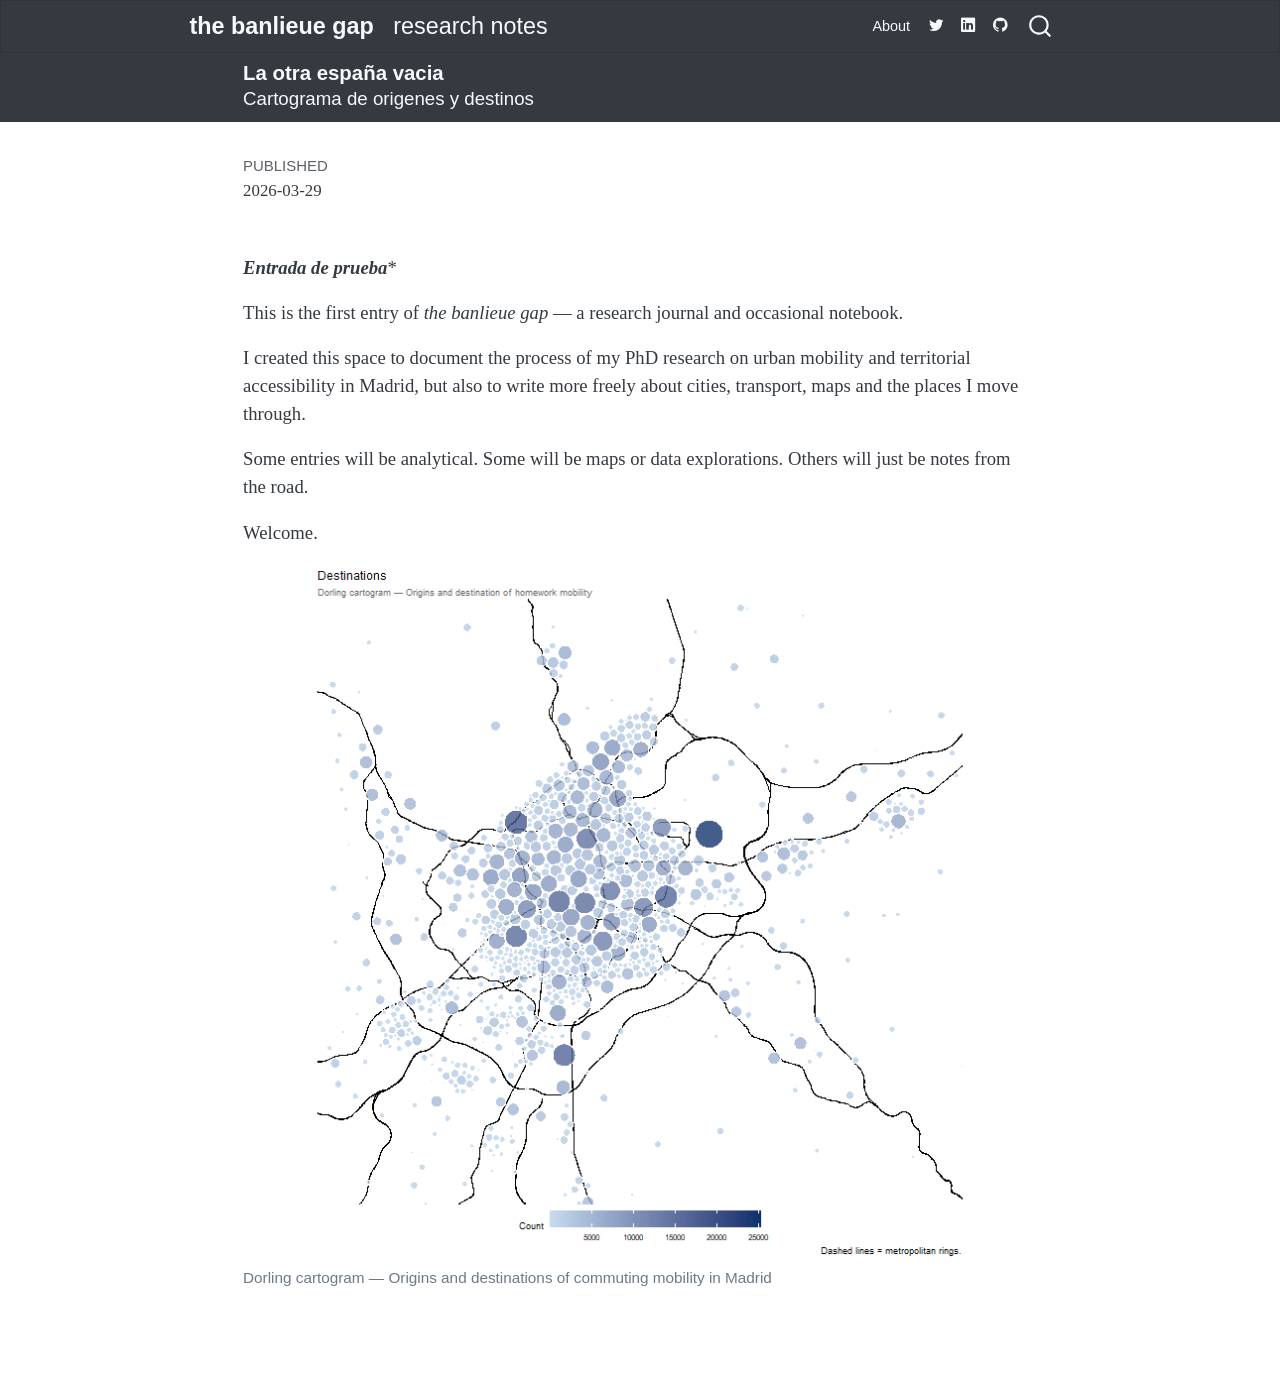
==== posts/20260329-cartogram/index.html @ 6cda9f6f "Built site for gh-pages" ====
<!DOCTYPE html>
<html xmlns="http://www.w3.org/1999/xhtml" lang="en" xml:lang="en"><head>

<meta charset="utf-8">
<meta name="generator" content="quarto-1.8.25">

<meta name="viewport" content="width=device-width, initial-scale=1.0, user-scalable=yes">

<meta name="dcterms.date" content="2026-03-29">
<meta name="description" content="Cartograma de origenes y destinos">

<title>La otra españa vacia – **the banlieue gap** &nbsp; research notes</title>
<style>
code{white-space: pre-wrap;}
span.smallcaps{font-variant: small-caps;}
div.columns{display: flex; gap: min(4vw, 1.5em);}
div.column{flex: auto; overflow-x: auto;}
div.hanging-indent{margin-left: 1.5em; text-indent: -1.5em;}
ul.task-list{list-style: none;}
ul.task-list li input[type="checkbox"] {
  width: 0.8em;
  margin: 0 0.8em 0.2em -1em; /* quarto-specific, see https://github.com/quarto-dev/quarto-cli/issues/4556 */ 
  vertical-align: middle;
}
</style>


<script src="../../site_libs/quarto-nav/quarto-nav.js"></script>
<script src="../../site_libs/quarto-nav/headroom.min.js"></script>
<script src="../../site_libs/clipboard/clipboard.min.js"></script>
<script src="../../site_libs/quarto-search/autocomplete.umd.js"></script>
<script src="../../site_libs/quarto-search/fuse.min.js"></script>
<script src="../../site_libs/quarto-search/quarto-search.js"></script>
<meta name="quarto:offset" content="../../">
<script src="../../site_libs/quarto-html/quarto.js" type="module"></script>
<script src="../../site_libs/quarto-html/tabsets/tabsets.js" type="module"></script>
<script src="../../site_libs/quarto-html/axe/axe-check.js" type="module"></script>
<script src="../../site_libs/quarto-html/popper.min.js"></script>
<script src="../../site_libs/quarto-html/tippy.umd.min.js"></script>
<script src="../../site_libs/quarto-html/anchor.min.js"></script>
<link href="../../site_libs/quarto-html/tippy.css" rel="stylesheet">
<link href="../../site_libs/quarto-html/quarto-syntax-highlighting-7b89279ff1a6dce999919e0e67d4d9ec.css" rel="stylesheet" id="quarto-text-highlighting-styles">
<script src="../../site_libs/bootstrap/bootstrap.min.js"></script>
<link href="../../site_libs/bootstrap/bootstrap-icons.css" rel="stylesheet">
<link href="../../site_libs/bootstrap/bootstrap-b411b98909faf7ecb5652a39cb39704d.min.css" rel="stylesheet" append-hash="true" id="quarto-bootstrap" data-mode="light">
<script id="quarto-search-options" type="application/json">{
  "location": "navbar",
  "copy-button": false,
  "collapse-after": 3,
  "panel-placement": "end",
  "type": "overlay",
  "limit": 50,
  "keyboard-shortcut": [
    "f",
    "/",
    "s"
  ],
  "show-item-context": false,
  "language": {
    "search-no-results-text": "No results",
    "search-matching-documents-text": "matching documents",
    "search-copy-link-title": "Copy link to search",
    "search-hide-matches-text": "Hide additional matches",
    "search-more-match-text": "more match in this document",
    "search-more-matches-text": "more matches in this document",
    "search-clear-button-title": "Clear",
    "search-text-placeholder": "",
    "search-detached-cancel-button-title": "Cancel",
    "search-submit-button-title": "Submit",
    "search-label": "Search"
  }
}</script>


<link rel="stylesheet" href="../../styles.css">
</head>

<body class="nav-fixed fullcontent quarto-light">

<div id="quarto-search-results"></div>
  <header id="quarto-header" class="headroom fixed-top quarto-banner">
    <nav class="navbar navbar-expand-lg " data-bs-theme="dark">
      <div class="navbar-container container-fluid">
      <div class="navbar-brand-container mx-auto">
    <a href="../../index.html" class="navbar-brand navbar-brand-logo">
    </a>
    <a class="navbar-brand" href="../../index.html">
    <span class="navbar-title"><strong>the banlieue gap</strong> &nbsp; research notes</span>
    </a>
  </div>
            <div id="quarto-search" class="" title="Search"></div>
          <button class="navbar-toggler" type="button" data-bs-toggle="collapse" data-bs-target="#navbarCollapse" aria-controls="navbarCollapse" role="menu" aria-expanded="false" aria-label="Toggle navigation" onclick="if (window.quartoToggleHeadroom) { window.quartoToggleHeadroom(); }">
  <span class="navbar-toggler-icon"></span>
</button>
          <div class="collapse navbar-collapse" id="navbarCollapse">
            <ul class="navbar-nav navbar-nav-scroll ms-auto">
  <li class="nav-item">
    <a class="nav-link" href="../../about.html"> 
<span class="menu-text">About</span></a>
  </li>  
  <li class="nav-item compact">
    <a class="nav-link" href="https://twitter.com/c_maralb"> <i class="bi bi-twitter" role="img">
</i> 
<span class="menu-text"></span></a>
  </li>  
  <li class="nav-item compact">
    <a class="nav-link" href="https://es.linkedin.com/in/carlos-marigil-alba-urbanism"> <i class="bi bi-linkedin" role="img">
</i> 
<span class="menu-text"></span></a>
  </li>  
  <li class="nav-item compact">
    <a class="nav-link" href="https://github.com/cmarigil"> <i class="bi bi-github" role="img">
</i> 
<span class="menu-text"></span></a>
  </li>  
</ul>
          </div> <!-- /navcollapse -->
            <div class="quarto-navbar-tools">
</div>
      </div> <!-- /container-fluid -->
    </nav>
</header>
<!-- content -->
<header id="title-block-header" class="quarto-title-block default page-columns page-full">
  <div class="quarto-title-banner page-columns page-full">
    <div class="quarto-title column-body">
      <h1 class="title">La otra españa vacia</h1>
                  <div>
        <div class="description">
          Cartograma de origenes y destinos
        </div>
      </div>
                </div>
  </div>
    
  
  <div class="quarto-title-meta">

      
      <div>
      <div class="quarto-title-meta-heading">Published</div>
      <div class="quarto-title-meta-contents">
        <p class="date">2026-03-29</p>
      </div>
    </div>
    
      
    </div>
    
  
  </header><div id="quarto-content" class="quarto-container page-columns page-rows-contents page-layout-article page-navbar">
<!-- sidebar -->
<!-- margin-sidebar -->
    
<!-- main -->
<main class="content quarto-banner-title-block" id="quarto-document-content">





<p><strong><em>Entrada de prueba</em></strong>*</p>
<p>This is the first entry of <em>the banlieue gap</em> — a research journal and occasional notebook.</p>
<p>I created this space to document the process of my PhD research on urban mobility and territorial accessibility in Madrid, but also to write more freely about cities, transport, maps and the places I move through.</p>
<p>Some entries will be analytical. Some will be maps or data explorations. Others will just be notes from the road.</p>
<p>Welcome.</p>
<div class="quarto-figure quarto-figure-center">
<figure class="figure">
<p><img src="dorling_animated.gif" class="img-fluid figure-img" style="width:100.0%"></p>
<figcaption>Dorling cartogram — Origins and destinations of commuting mobility in Madrid</figcaption>
</figure>
</div>



</main> <!-- /main -->
<script id="quarto-html-after-body" type="application/javascript">
  window.document.addEventListener("DOMContentLoaded", function (event) {
    const icon = "";
    const anchorJS = new window.AnchorJS();
    anchorJS.options = {
      placement: 'right',
      icon: icon
    };
    anchorJS.add('.anchored');
    const isCodeAnnotation = (el) => {
      for (const clz of el.classList) {
        if (clz.startsWith('code-annotation-')) {                     
          return true;
        }
      }
      return false;
    }
    const onCopySuccess = function(e) {
      // button target
      const button = e.trigger;
      // don't keep focus
      button.blur();
      // flash "checked"
      button.classList.add('code-copy-button-checked');
      var currentTitle = button.getAttribute("title");
      button.setAttribute("title", "Copied!");
      let tooltip;
      if (window.bootstrap) {
        button.setAttribute("data-bs-toggle", "tooltip");
        button.setAttribute("data-bs-placement", "left");
        button.setAttribute("data-bs-title", "Copied!");
        tooltip = new bootstrap.Tooltip(button, 
          { trigger: "manual", 
            customClass: "code-copy-button-tooltip",
            offset: [0, -8]});
        tooltip.show();    
      }
      setTimeout(function() {
        if (tooltip) {
          tooltip.hide();
          button.removeAttribute("data-bs-title");
          button.removeAttribute("data-bs-toggle");
          button.removeAttribute("data-bs-placement");
        }
        button.setAttribute("title", currentTitle);
        button.classList.remove('code-copy-button-checked');
      }, 1000);
      // clear code selection
      e.clearSelection();
    }
    const getTextToCopy = function(trigger) {
      const outerScaffold = trigger.parentElement.cloneNode(true);
      const codeEl = outerScaffold.querySelector('code');
      for (const childEl of codeEl.children) {
        if (isCodeAnnotation(childEl)) {
          childEl.remove();
        }
      }
      return codeEl.innerText;
    }
    const clipboard = new window.ClipboardJS('.code-copy-button:not([data-in-quarto-modal])', {
      text: getTextToCopy
    });
    clipboard.on('success', onCopySuccess);
    if (window.document.getElementById('quarto-embedded-source-code-modal')) {
      const clipboardModal = new window.ClipboardJS('.code-copy-button[data-in-quarto-modal]', {
        text: getTextToCopy,
        container: window.document.getElementById('quarto-embedded-source-code-modal')
      });
      clipboardModal.on('success', onCopySuccess);
    }
      var localhostRegex = new RegExp(/^(?:http|https):\/\/localhost\:?[0-9]*\//);
      var mailtoRegex = new RegExp(/^mailto:/);
        var filterRegex = new RegExp("https:\/\/cmarigil\.github\.io");
      var isInternal = (href) => {
          return filterRegex.test(href) || localhostRegex.test(href) || mailtoRegex.test(href);
      }
      // Inspect non-navigation links and adorn them if external
     var links = window.document.querySelectorAll('a[href]:not(.nav-link):not(.navbar-brand):not(.toc-action):not(.sidebar-link):not(.sidebar-item-toggle):not(.pagination-link):not(.no-external):not([aria-hidden]):not(.dropdown-item):not(.quarto-navigation-tool):not(.about-link)');
      for (var i=0; i<links.length; i++) {
        const link = links[i];
        if (!isInternal(link.href)) {
          // undo the damage that might have been done by quarto-nav.js in the case of
          // links that we want to consider external
          if (link.dataset.originalHref !== undefined) {
            link.href = link.dataset.originalHref;
          }
        }
      }
    function tippyHover(el, contentFn, onTriggerFn, onUntriggerFn) {
      const config = {
        allowHTML: true,
        maxWidth: 500,
        delay: 100,
        arrow: false,
        appendTo: function(el) {
            return el.parentElement;
        },
        interactive: true,
        interactiveBorder: 10,
        theme: 'quarto',
        placement: 'bottom-start',
      };
      if (contentFn) {
        config.content = contentFn;
      }
      if (onTriggerFn) {
        config.onTrigger = onTriggerFn;
      }
      if (onUntriggerFn) {
        config.onUntrigger = onUntriggerFn;
      }
      window.tippy(el, config); 
    }
    const noterefs = window.document.querySelectorAll('a[role="doc-noteref"]');
    for (var i=0; i<noterefs.length; i++) {
      const ref = noterefs[i];
      tippyHover(ref, function() {
        // use id or data attribute instead here
        let href = ref.getAttribute('data-footnote-href') || ref.getAttribute('href');
        try { href = new URL(href).hash; } catch {}
        const id = href.replace(/^#\/?/, "");
        const note = window.document.getElementById(id);
        if (note) {
          return note.innerHTML;
        } else {
          return "";
        }
      });
    }
    const xrefs = window.document.querySelectorAll('a.quarto-xref');
    const processXRef = (id, note) => {
      // Strip column container classes
      const stripColumnClz = (el) => {
        el.classList.remove("page-full", "page-columns");
        if (el.children) {
          for (const child of el.children) {
            stripColumnClz(child);
          }
        }
      }
      stripColumnClz(note)
      if (id === null || id.startsWith('sec-')) {
        // Special case sections, only their first couple elements
        const container = document.createElement("div");
        if (note.children && note.children.length > 2) {
          container.appendChild(note.children[0].cloneNode(true));
          for (let i = 1; i < note.children.length; i++) {
            const child = note.children[i];
            if (child.tagName === "P" && child.innerText === "") {
              continue;
            } else {
              container.appendChild(child.cloneNode(true));
              break;
            }
          }
          if (window.Quarto?.typesetMath) {
            window.Quarto.typesetMath(container);
          }
          return container.innerHTML
        } else {
          if (window.Quarto?.typesetMath) {
            window.Quarto.typesetMath(note);
          }
          return note.innerHTML;
        }
      } else {
        // Remove any anchor links if they are present
        const anchorLink = note.querySelector('a.anchorjs-link');
        if (anchorLink) {
          anchorLink.remove();
        }
        if (window.Quarto?.typesetMath) {
          window.Quarto.typesetMath(note);
        }
        if (note.classList.contains("callout")) {
          return note.outerHTML;
        } else {
          return note.innerHTML;
        }
      }
    }
    for (var i=0; i<xrefs.length; i++) {
      const xref = xrefs[i];
      tippyHover(xref, undefined, function(instance) {
        instance.disable();
        let url = xref.getAttribute('href');
        let hash = undefined; 
        if (url.startsWith('#')) {
          hash = url;
        } else {
          try { hash = new URL(url).hash; } catch {}
        }
        if (hash) {
          const id = hash.replace(/^#\/?/, "");
          const note = window.document.getElementById(id);
          if (note !== null) {
            try {
              const html = processXRef(id, note.cloneNode(true));
              instance.setContent(html);
            } finally {
              instance.enable();
              instance.show();
            }
          } else {
            // See if we can fetch this
            fetch(url.split('#')[0])
            .then(res => res.text())
            .then(html => {
              const parser = new DOMParser();
              const htmlDoc = parser.parseFromString(html, "text/html");
              const note = htmlDoc.getElementById(id);
              if (note !== null) {
                const html = processXRef(id, note);
                instance.setContent(html);
              } 
            }).finally(() => {
              instance.enable();
              instance.show();
            });
          }
        } else {
          // See if we can fetch a full url (with no hash to target)
          // This is a special case and we should probably do some content thinning / targeting
          fetch(url)
          .then(res => res.text())
          .then(html => {
            const parser = new DOMParser();
            const htmlDoc = parser.parseFromString(html, "text/html");
            const note = htmlDoc.querySelector('main.content');
            if (note !== null) {
              // This should only happen for chapter cross references
              // (since there is no id in the URL)
              // remove the first header
              if (note.children.length > 0 && note.children[0].tagName === "HEADER") {
                note.children[0].remove();
              }
              const html = processXRef(null, note);
              instance.setContent(html);
            } 
          }).finally(() => {
            instance.enable();
            instance.show();
          });
        }
      }, function(instance) {
      });
    }
        let selectedAnnoteEl;
        const selectorForAnnotation = ( cell, annotation) => {
          let cellAttr = 'data-code-cell="' + cell + '"';
          let lineAttr = 'data-code-annotation="' +  annotation + '"';
          const selector = 'span[' + cellAttr + '][' + lineAttr + ']';
          return selector;
        }
        const selectCodeLines = (annoteEl) => {
          const doc = window.document;
          const targetCell = annoteEl.getAttribute("data-target-cell");
          const targetAnnotation = annoteEl.getAttribute("data-target-annotation");
          const annoteSpan = window.document.querySelector(selectorForAnnotation(targetCell, targetAnnotation));
          const lines = annoteSpan.getAttribute("data-code-lines").split(",");
          const lineIds = lines.map((line) => {
            return targetCell + "-" + line;
          })
          let top = null;
          let height = null;
          let parent = null;
          if (lineIds.length > 0) {
              //compute the position of the single el (top and bottom and make a div)
              const el = window.document.getElementById(lineIds[0]);
              top = el.offsetTop;
              height = el.offsetHeight;
              parent = el.parentElement.parentElement;
            if (lineIds.length > 1) {
              const lastEl = window.document.getElementById(lineIds[lineIds.length - 1]);
              const bottom = lastEl.offsetTop + lastEl.offsetHeight;
              height = bottom - top;
            }
            if (top !== null && height !== null && parent !== null) {
              // cook up a div (if necessary) and position it 
              let div = window.document.getElementById("code-annotation-line-highlight");
              if (div === null) {
                div = window.document.createElement("div");
                div.setAttribute("id", "code-annotation-line-highlight");
                div.style.position = 'absolute';
                parent.appendChild(div);
              }
              div.style.top = top - 2 + "px";
              div.style.height = height + 4 + "px";
              div.style.left = 0;
              let gutterDiv = window.document.getElementById("code-annotation-line-highlight-gutter");
              if (gutterDiv === null) {
                gutterDiv = window.document.createElement("div");
                gutterDiv.setAttribute("id", "code-annotation-line-highlight-gutter");
                gutterDiv.style.position = 'absolute';
                const codeCell = window.document.getElementById(targetCell);
                const gutter = codeCell.querySelector('.code-annotation-gutter');
                gutter.appendChild(gutterDiv);
              }
              gutterDiv.style.top = top - 2 + "px";
              gutterDiv.style.height = height + 4 + "px";
            }
            selectedAnnoteEl = annoteEl;
          }
        };
        const unselectCodeLines = () => {
          const elementsIds = ["code-annotation-line-highlight", "code-annotation-line-highlight-gutter"];
          elementsIds.forEach((elId) => {
            const div = window.document.getElementById(elId);
            if (div) {
              div.remove();
            }
          });
          selectedAnnoteEl = undefined;
        };
          // Handle positioning of the toggle
      window.addEventListener(
        "resize",
        throttle(() => {
          elRect = undefined;
          if (selectedAnnoteEl) {
            selectCodeLines(selectedAnnoteEl);
          }
        }, 10)
      );
      function throttle(fn, ms) {
      let throttle = false;
      let timer;
        return (...args) => {
          if(!throttle) { // first call gets through
              fn.apply(this, args);
              throttle = true;
          } else { // all the others get throttled
              if(timer) clearTimeout(timer); // cancel #2
              timer = setTimeout(() => {
                fn.apply(this, args);
                timer = throttle = false;
              }, ms);
          }
        };
      }
        // Attach click handler to the DT
        const annoteDls = window.document.querySelectorAll('dt[data-target-cell]');
        for (const annoteDlNode of annoteDls) {
          annoteDlNode.addEventListener('click', (event) => {
            const clickedEl = event.target;
            if (clickedEl !== selectedAnnoteEl) {
              unselectCodeLines();
              const activeEl = window.document.querySelector('dt[data-target-cell].code-annotation-active');
              if (activeEl) {
                activeEl.classList.remove('code-annotation-active');
              }
              selectCodeLines(clickedEl);
              clickedEl.classList.add('code-annotation-active');
            } else {
              // Unselect the line
              unselectCodeLines();
              clickedEl.classList.remove('code-annotation-active');
            }
          });
        }
    const findCites = (el) => {
      const parentEl = el.parentElement;
      if (parentEl) {
        const cites = parentEl.dataset.cites;
        if (cites) {
          return {
            el,
            cites: cites.split(' ')
          };
        } else {
          return findCites(el.parentElement)
        }
      } else {
        return undefined;
      }
    };
    var bibliorefs = window.document.querySelectorAll('a[role="doc-biblioref"]');
    for (var i=0; i<bibliorefs.length; i++) {
      const ref = bibliorefs[i];
      const citeInfo = findCites(ref);
      if (citeInfo) {
        tippyHover(citeInfo.el, function() {
          var popup = window.document.createElement('div');
          citeInfo.cites.forEach(function(cite) {
            var citeDiv = window.document.createElement('div');
            citeDiv.classList.add('hanging-indent');
            citeDiv.classList.add('csl-entry');
            var biblioDiv = window.document.getElementById('ref-' + cite);
            if (biblioDiv) {
              citeDiv.innerHTML = biblioDiv.innerHTML;
            }
            popup.appendChild(citeDiv);
          });
          return popup.innerHTML;
        });
      }
    }
  });
  </script>
</div> <!-- /content -->




</body></html>
---- site_libs/quarto-html/tippy.css ----
.tippy-box[data-animation=fade][data-state=hidden]{opacity:0}[data-tippy-root]{max-width:calc(100vw - 10px)}.tippy-box{position:relative;background-color:#333;color:#fff;border-radius:4px;font-size:14px;line-height:1.4;white-space:normal;outline:0;transition-property:transform,visibility,opacity}.tippy-box[data-placement^=top]>.tippy-arrow{bottom:0}.tippy-box[data-placement^=top]>.tippy-arrow:before{bottom:-7px;left:0;border-width:8px 8px 0;border-top-color:initial;transform-origin:center top}.tippy-box[data-placement^=bottom]>.tippy-arrow{top:0}.tippy-box[data-placement^=bottom]>.tippy-arrow:before{top:-7px;left:0;border-width:0 8px 8px;border-bottom-color:initial;transform-origin:center bottom}.tippy-box[data-placement^=left]>.tippy-arrow{right:0}.tippy-box[data-placement^=left]>.tippy-arrow:before{border-width:8px 0 8px 8px;border-left-color:initial;right:-7px;transform-origin:center left}.tippy-box[data-placement^=right]>.tippy-arrow{left:0}.tippy-box[data-placement^=right]>.tippy-arrow:before{left:-7px;border-width:8px 8px 8px 0;border-right-color:initial;transform-origin:center right}.tippy-box[data-inertia][data-state=visible]{transition-timing-function:cubic-bezier(.54,1.5,.38,1.11)}.tippy-arrow{width:16px;height:16px;color:#333}.tippy-arrow:before{content:"";position:absolute;border-color:transparent;border-style:solid}.tippy-content{position:relative;padding:5px 9px;z-index:1}
---- site_libs/quarto-html/quarto-syntax-highlighting-7b89279ff1a6dce999919e0e67d4d9ec.css ----
/* quarto syntax highlight colors */
:root {
  --quarto-hl-ot-color: #003B4F;
  --quarto-hl-at-color: #657422;
  --quarto-hl-ss-color: #20794D;
  --quarto-hl-an-color: #5E5E5E;
  --quarto-hl-fu-color: #4758AB;
  --quarto-hl-st-color: #20794D;
  --quarto-hl-cf-color: #003B4F;
  --quarto-hl-op-color: #5E5E5E;
  --quarto-hl-er-color: #AD0000;
  --quarto-hl-bn-color: #AD0000;
  --quarto-hl-al-color: #AD0000;
  --quarto-hl-va-color: #111111;
  --quarto-hl-bu-color: inherit;
  --quarto-hl-ex-color: inherit;
  --quarto-hl-pp-color: #AD0000;
  --quarto-hl-in-color: #5E5E5E;
  --quarto-hl-vs-color: #20794D;
  --quarto-hl-wa-color: #5E5E5E;
  --quarto-hl-do-color: #5E5E5E;
  --quarto-hl-im-color: #00769E;
  --quarto-hl-ch-color: #20794D;
  --quarto-hl-dt-color: #AD0000;
  --quarto-hl-fl-color: #AD0000;
  --quarto-hl-co-color: #5E5E5E;
  --quarto-hl-cv-color: #5E5E5E;
  --quarto-hl-cn-color: #8f5902;
  --quarto-hl-sc-color: #5E5E5E;
  --quarto-hl-dv-color: #AD0000;
  --quarto-hl-kw-color: #003B4F;
}

/* other quarto variables */
:root {
  --quarto-font-monospace: SFMono-Regular, Menlo, Monaco, Consolas, "Liberation Mono", "Courier New", monospace;
}

/* syntax highlight based on Pandoc's rules */
pre > code.sourceCode > span {
  color: #003B4F;
}

code.sourceCode > span {
  color: #003B4F;
}

div.sourceCode,
div.sourceCode pre.sourceCode {
  color: #003B4F;
}

/* Normal */
code span {
  color: #003B4F;
}

/* Alert */
code span.al {
  color: #AD0000;
  font-style: inherit;
}

/* Annotation */
code span.an {
  color: #5E5E5E;
  font-style: inherit;
}

/* Attribute */
code span.at {
  color: #657422;
  font-style: inherit;
}

/* BaseN */
code span.bn {
  color: #AD0000;
  font-style: inherit;
}

/* BuiltIn */
code span.bu {
  font-style: inherit;
}

/* ControlFlow */
code span.cf {
  color: #003B4F;
  font-weight: bold;
  font-style: inherit;
}

/* Char */
code span.ch {
  color: #20794D;
  font-style: inherit;
}

/* Constant */
code span.cn {
  color: #8f5902;
  font-style: inherit;
}

/* Comment */
code span.co {
  color: #5E5E5E;
  font-style: inherit;
}

/* CommentVar */
code span.cv {
  color: #5E5E5E;
  font-style: italic;
}

/* Documentation */
code span.do {
  color: #5E5E5E;
  font-style: italic;
}

/* DataType */
code span.dt {
  color: #AD0000;
  font-style: inherit;
}

/* DecVal */
code span.dv {
  color: #AD0000;
  font-style: inherit;
}

/* Error */
code span.er {
  color: #AD0000;
  font-style: inherit;
}

/* Extension */
code span.ex {
  font-style: inherit;
}

/* Float */
code span.fl {
  color: #AD0000;
  font-style: inherit;
}

/* Function */
code span.fu {
  color: #4758AB;
  font-style: inherit;
}

/* Import */
code span.im {
  color: #00769E;
  font-style: inherit;
}

/* Information */
code span.in {
  color: #5E5E5E;
  font-style: inherit;
}

/* Keyword */
code span.kw {
  color: #003B4F;
  font-weight: bold;
  font-style: inherit;
}

/* Operator */
code span.op {
  color: #5E5E5E;
  font-style: inherit;
}

/* Other */
code span.ot {
  color: #003B4F;
  font-style: inherit;
}

/* Preprocessor */
code span.pp {
  color: #AD0000;
  font-style: inherit;
}

/* SpecialChar */
code span.sc {
  color: #5E5E5E;
  font-style: inherit;
}

/* SpecialString */
code span.ss {
  color: #20794D;
  font-style: inherit;
}

/* String */
code span.st {
  color: #20794D;
  font-style: inherit;
}

/* Variable */
code span.va {
  color: #111111;
  font-style: inherit;
}

/* VerbatimString */
code span.vs {
  color: #20794D;
  font-style: inherit;
}

/* Warning */
code span.wa {
  color: #5E5E5E;
  font-style: italic;
}

.prevent-inlining {
  content: "</";
}

/*# sourceMappingURL=3944bc705cfaf4c80e56f77c5205168a.css.map */
---- styles.css ----
/* css styles */

.navbar {
  padding-top: 2px;
  padding-bottom: 2px;
  font-size: 0.85rem;
  min-height: 36px;
}

.navbar-brand {
  padding-left: 0;
  margin-left: 0;
}

.navbar > .container-fluid {
  padding-left: 10rem;
  padding-right: 12rem;
}

.about-contents p,
.about-contents li {
  font-size: 0.9rem !important;
  font-weight: normal !important;
  line-height: 1.6;
}

.about-entity {
  font-size: 0.9rem;
}

h1.title {
  font-size: 1.2rem;
  font-weight: 600;
}

#quarto-content .about-entity {
  padding-left: 0rem !important;
  margin-left: 0 !important;
}

#quarto-content .about-contents {
  padding-right: 0rem !important;
}

.navbar-nav .nav-link {
  font-size: 0.85rem !important;
  font-weight: normal !important;
}

.about-entity p {
  font-size: 1rem !important;
  color: #888 !important;
}

.quarto-post .thumbnail img {
  filter: grayscale(100%);
  opacity: 0.75;
  transition: filter 0.3s ease, opacity 0.3s ease;
}

.quarto-post .thumbnail img:hover {
  filter: grayscale(0%);
}

.navbar-nav .nav-link:hover {
  color: yellow !important;
}

.navbar-nav .nav-link.active {
  color: yellow !important;
}

.navbar-brand:hover {
  color: yellow !important;
}

.quarto-title-banner {
  padding-top: 0.5rem !important;
  padding-bottom: 0.5rem !important;
  min-height: 0 !important;
}
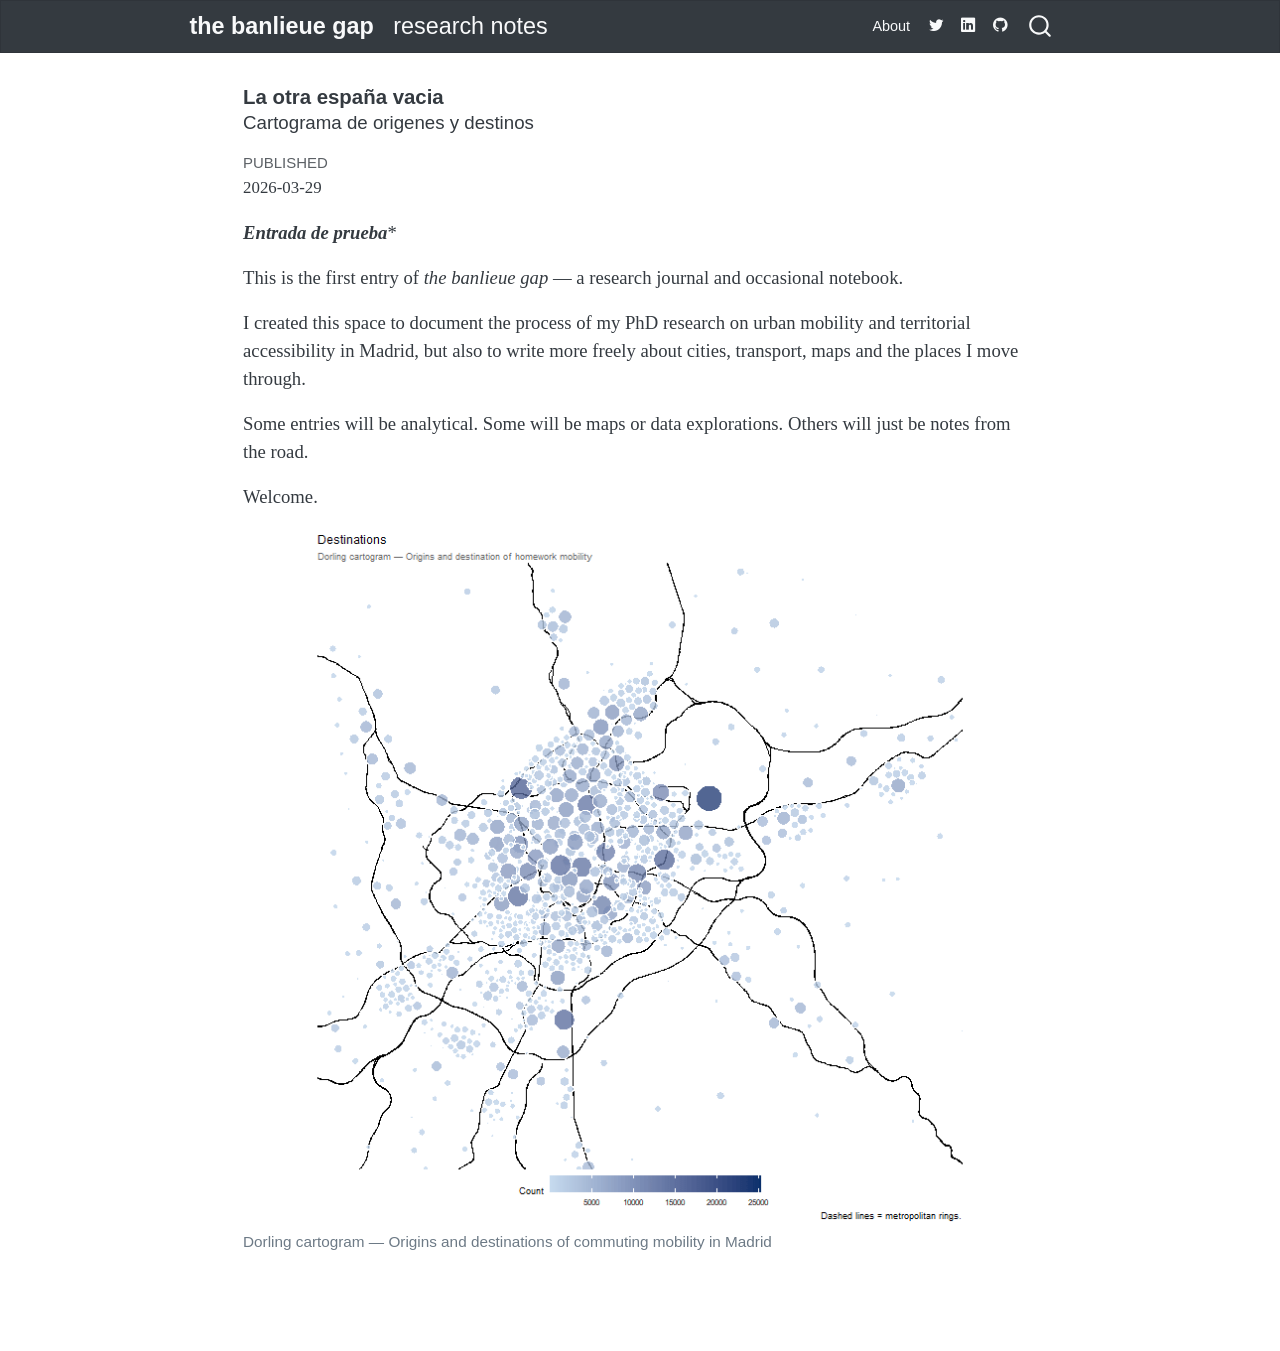
==== commit 5a988d42: "Built site for gh-pages" ====
--- a/posts/20260329-cartogram/index.html
+++ b/posts/20260329-cartogram/index.html
@@ -78,7 +78,7 @@
 <body class="nav-fixed fullcontent quarto-light">
 
 <div id="quarto-search-results"></div>
-  <header id="quarto-header" class="headroom fixed-top quarto-banner">
+  <header id="quarto-header" class="headroom fixed-top">
     <nav class="navbar navbar-expand-lg " data-bs-theme="dark">
       <div class="navbar-container container-fluid">
       <div class="navbar-brand-container mx-auto">
@@ -121,42 +121,41 @@
     </nav>
 </header>
 <!-- content -->
-<header id="title-block-header" class="quarto-title-block default page-columns page-full">
-  <div class="quarto-title-banner page-columns page-full">
-    <div class="quarto-title column-body">
-      <h1 class="title">La otra españa vacia</h1>
-                  <div>
-        <div class="description">
-          Cartograma de origenes y destinos
-        </div>
-      </div>
-                </div>
-  </div>
-    
-  
-  <div class="quarto-title-meta">
-
-      
-      <div>
-      <div class="quarto-title-meta-heading">Published</div>
-      <div class="quarto-title-meta-contents">
-        <p class="date">2026-03-29</p>
-      </div>
-    </div>
-    
-      
-    </div>
-    
-  
-  </header><div id="quarto-content" class="quarto-container page-columns page-rows-contents page-layout-article page-navbar">
+<div id="quarto-content" class="quarto-container page-columns page-rows-contents page-layout-article page-navbar">
 <!-- sidebar -->
 <!-- margin-sidebar -->
     
 <!-- main -->
-<main class="content quarto-banner-title-block" id="quarto-document-content">
-
-
-
+<main class="content" id="quarto-document-content">
+
+<header id="title-block-header" class="quarto-title-block default">
+<div class="quarto-title">
+<h1 class="title">La otra españa vacia</h1>
+</div>
+
+<div>
+  <div class="description">
+    Cartograma de origenes y destinos
+  </div>
+</div>
+
+
+<div class="quarto-title-meta">
+
+    
+    <div>
+    <div class="quarto-title-meta-heading">Published</div>
+    <div class="quarto-title-meta-contents">
+      <p class="date">2026-03-29</p>
+    </div>
+  </div>
+  
+    
+  </div>
+  
+
+
+</header>
 
 
 <p><strong><em>Entrada de prueba</em></strong>*</p>
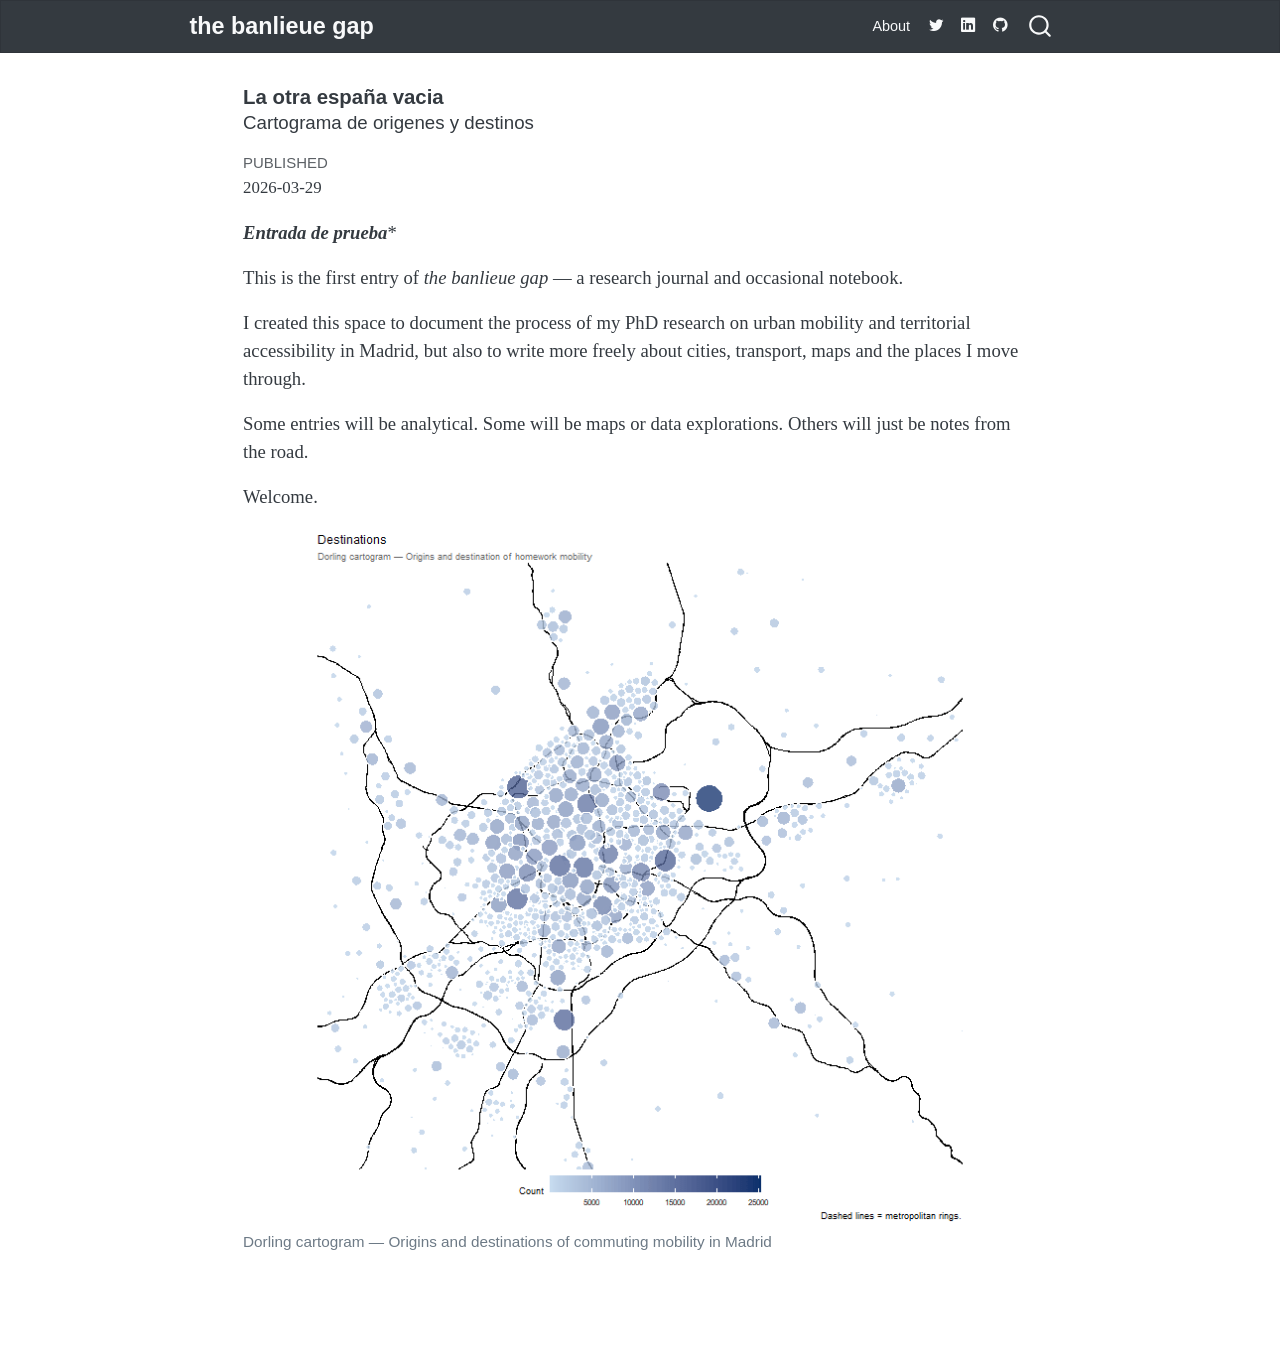
==== commit 842213e6: "Built site for gh-pages" ====
--- a/posts/20260329-cartogram/index.html
+++ b/posts/20260329-cartogram/index.html
@@ -9,7 +9,7 @@
 <meta name="dcterms.date" content="2026-03-29">
 <meta name="description" content="Cartograma de origenes y destinos">
 
-<title>La otra españa vacia – **the banlieue gap** &nbsp; research notes</title>
+<title>La otra españa vacia – the banlieue gap</title>
 <style>
 code{white-space: pre-wrap;}
 span.smallcaps{font-variant: small-caps;}
@@ -85,7 +85,7 @@
     <a href="../../index.html" class="navbar-brand navbar-brand-logo">
     </a>
     <a class="navbar-brand" href="../../index.html">
-    <span class="navbar-title"><strong>the banlieue gap</strong> &nbsp; research notes</span>
+    <span class="navbar-title"><strong>the banlieue gap</strong></span>
     </a>
   </div>
             <div id="quarto-search" class="" title="Search"></div>
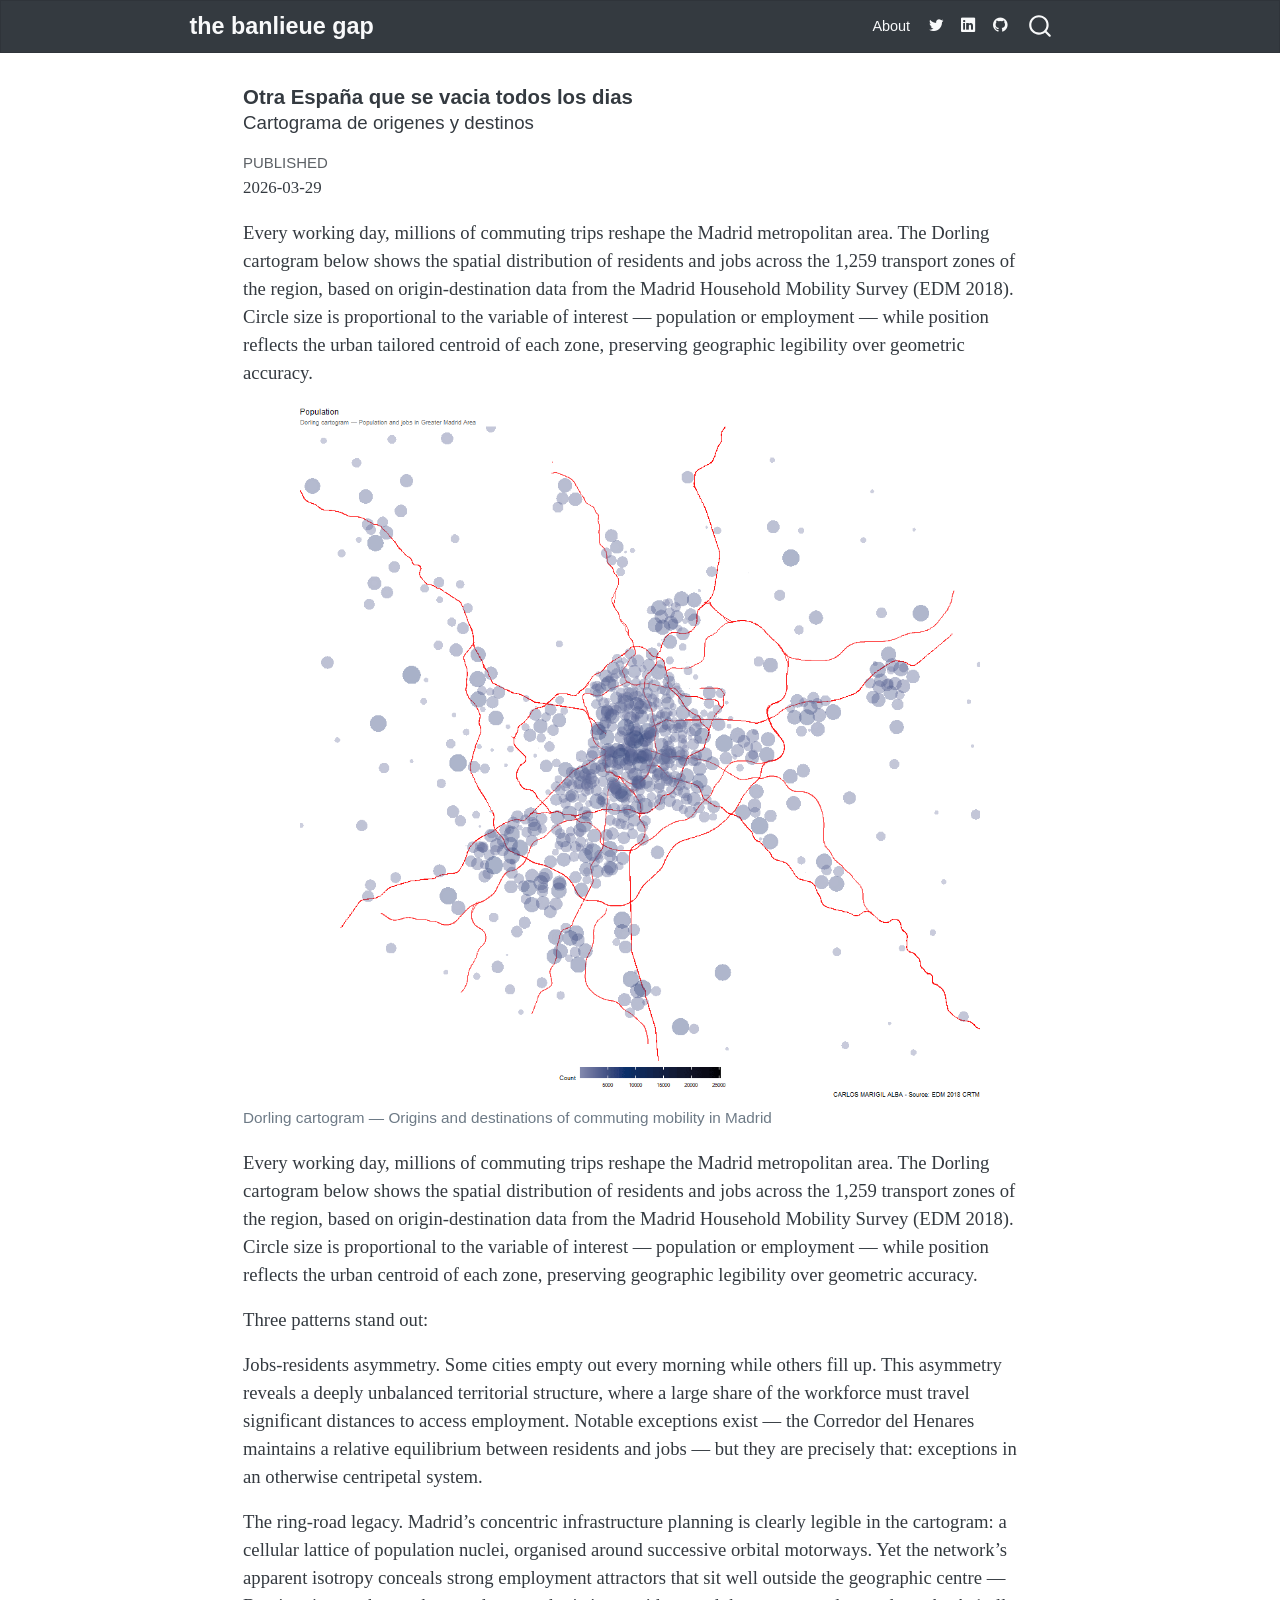
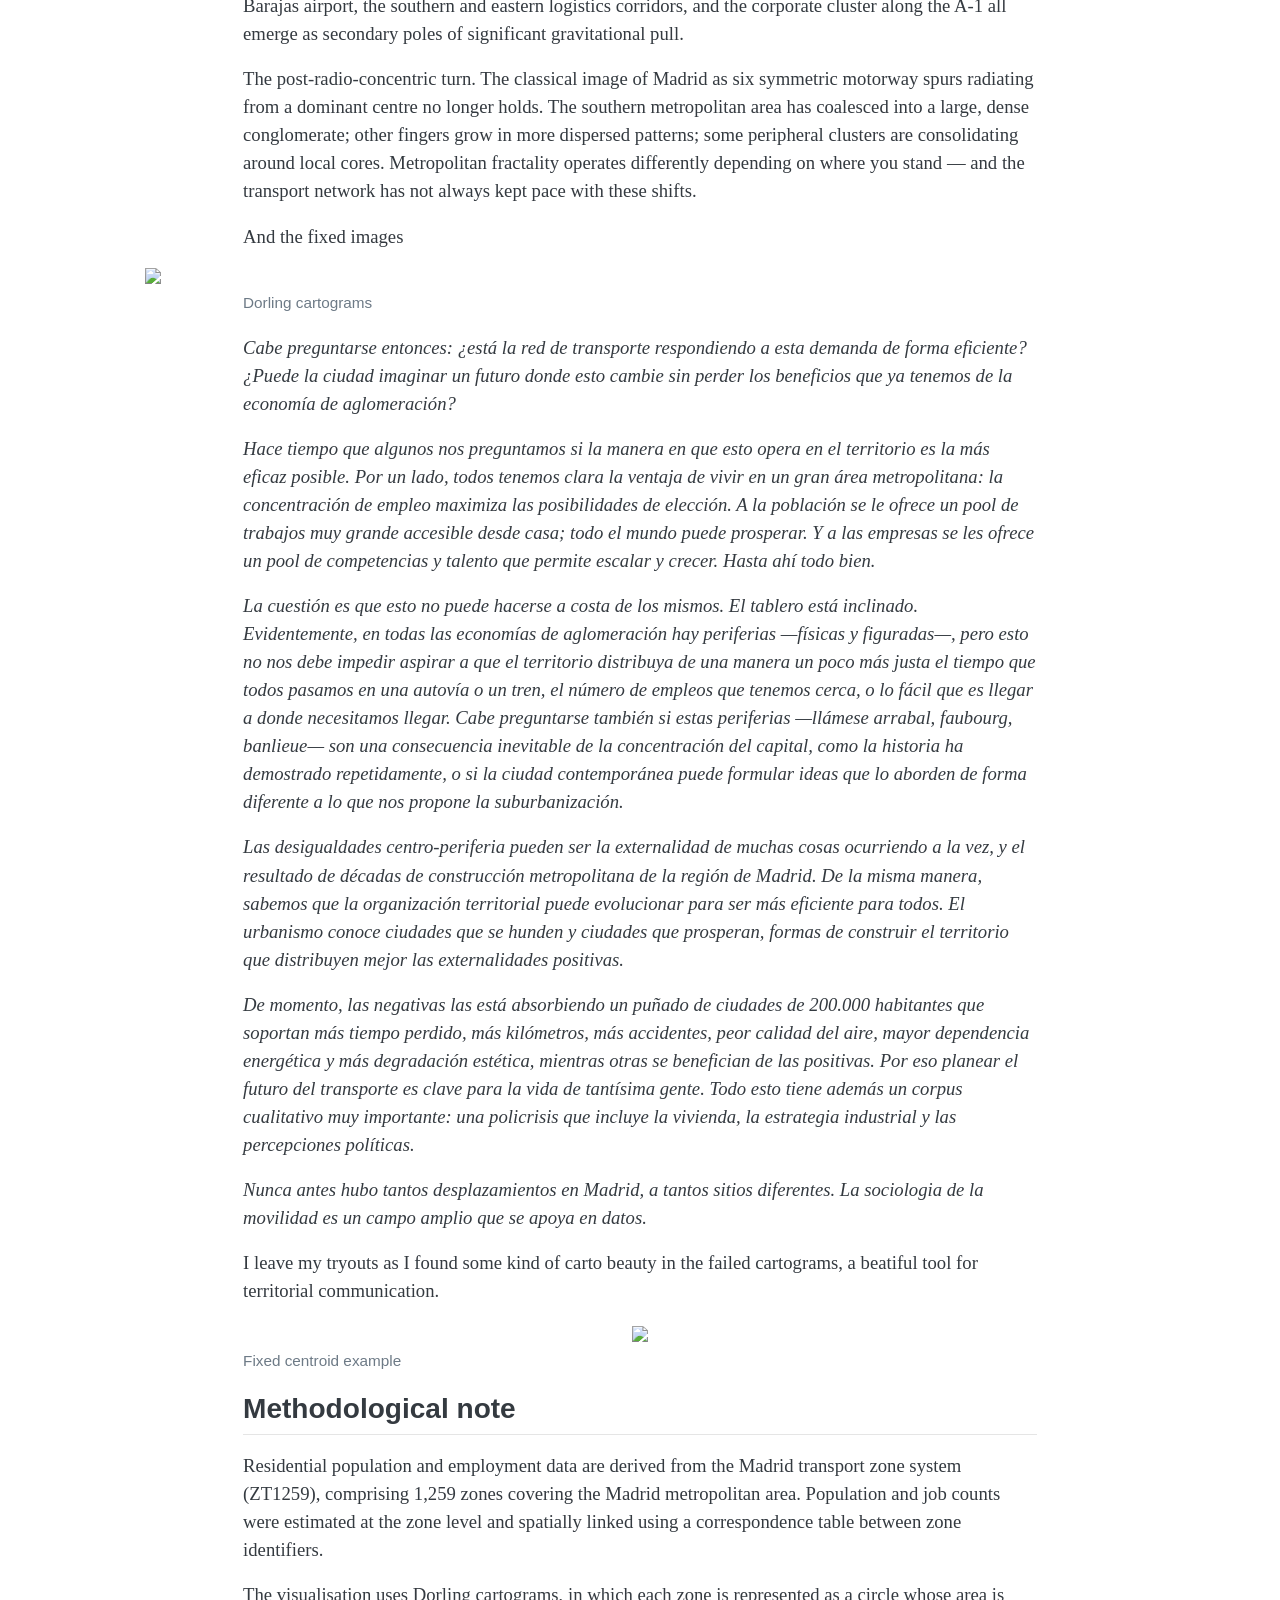
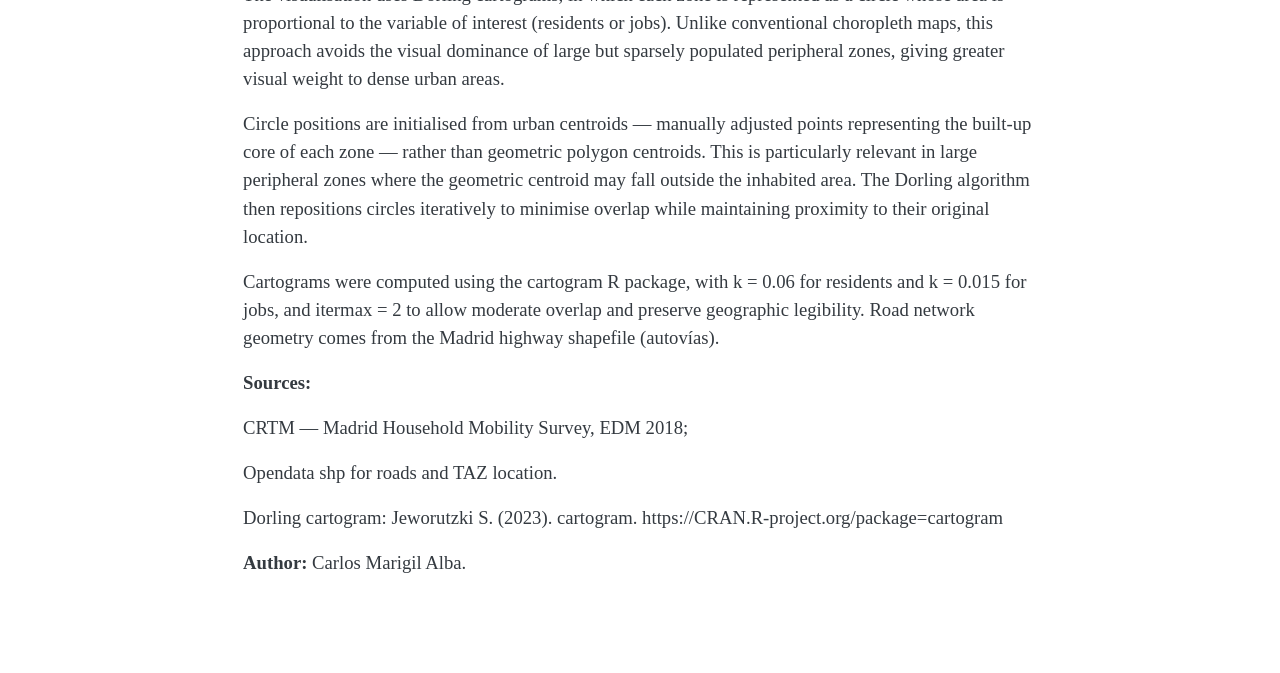
==== commit e7708380: "Built site for gh-pages" ====
--- a/posts/20260329-cartogram/index.html
+++ b/posts/20260329-cartogram/index.html
@@ -9,7 +9,7 @@
 <meta name="dcterms.date" content="2026-03-29">
 <meta name="description" content="Cartograma de origenes y destinos">
 
-<title>La otra españa vacia – the banlieue gap</title>
+<title>Otra España que se vacia todos los dias – the banlieue gap</title>
 <style>
 code{white-space: pre-wrap;}
 span.smallcaps{font-variant: small-caps;}
@@ -126,11 +126,11 @@
 <!-- margin-sidebar -->
     
 <!-- main -->
-<main class="content" id="quarto-document-content">
+<main class="content page-columns page-full" id="quarto-document-content">
 
 <header id="title-block-header" class="quarto-title-block default">
 <div class="quarto-title">
-<h1 class="title">La otra españa vacia</h1>
+<h1 class="title">Otra España que se vacia todos los dias</h1>
 </div>
 
 <div>
@@ -158,19 +158,56 @@
 </header>
 
 
-<p><strong><em>Entrada de prueba</em></strong>*</p>
-<p>This is the first entry of <em>the banlieue gap</em> — a research journal and occasional notebook.</p>
-<p>I created this space to document the process of my PhD research on urban mobility and territorial accessibility in Madrid, but also to write more freely about cities, transport, maps and the places I move through.</p>
-<p>Some entries will be analytical. Some will be maps or data explorations. Others will just be notes from the road.</p>
-<p>Welcome.</p>
+<p>Every working day, millions of commuting trips reshape the Madrid metropolitan area. The Dorling cartogram below shows the spatial distribution of residents and jobs across the 1,259 transport zones of the region, based on origin-destination data from the Madrid Household Mobility Survey (EDM 2018). Circle size is proportional to the variable of interest — population or employment — while position reflects the urban tailored centroid of each zone, preserving geographic legibility over geometric accuracy.</p>
 <div class="quarto-figure quarto-figure-center">
 <figure class="figure">
 <p><img src="dorling_animated.gif" class="img-fluid figure-img" style="width:100.0%"></p>
 <figcaption>Dorling cartogram — Origins and destinations of commuting mobility in Madrid</figcaption>
 </figure>
 </div>
-
-
+<p>Every working day, millions of commuting trips reshape the Madrid metropolitan area. The Dorling cartogram below shows the spatial distribution of residents and jobs across the 1,259 transport zones of the region, based on origin-destination data from the Madrid Household Mobility Survey (EDM 2018). Circle size is proportional to the variable of interest — population or employment — while position reflects the urban centroid of each zone, preserving geographic legibility over geometric accuracy.</p>
+<p>Three patterns stand out:</p>
+<p>Jobs-residents asymmetry. Some cities empty out every morning while others fill up. This asymmetry reveals a deeply unbalanced territorial structure, where a large share of the workforce must travel significant distances to access employment. Notable exceptions exist — the Corredor del Henares maintains a relative equilibrium between residents and jobs — but they are precisely that: exceptions in an otherwise centripetal system.</p>
+<p>The ring-road legacy. Madrid’s concentric infrastructure planning is clearly legible in the cartogram: a cellular lattice of population nuclei, organised around successive orbital motorways. Yet the network’s apparent isotropy conceals strong employment attractors that sit well outside the geographic centre — Barajas airport, the southern and eastern logistics corridors, and the corporate cluster along the A-1 all emerge as secondary poles of significant gravitational pull.</p>
+<p>The post-radio-concentric turn. The classical image of Madrid as six symmetric motorway spurs radiating from a dominant centre no longer holds. The southern metropolitan area has coalesced into a large, dense conglomerate; other fingers grow in more dispersed patterns; some peripheral clusters are consolidating around local cores. Metropolitan fractality operates differently depending on where you stand — and the transport network has not always kept pace with these shifts.</p>
+<p>And the fixed images</p>
+<div class="page-columns page-full">
+<div class="quarto-figure quarto-figure-center page-columns page-full">
+<figure class="figure page-columns page-full">
+<p class="page-columns page-full"><img src="dorling_workers_jobs.jpg" class="img-fluid figure-img column-page"></p>
+<figcaption>Dorling cartograms</figcaption>
+</figure>
+</div>
+</div>
+<div style="font-style: italic;">
+<p>Cabe preguntarse entonces: ¿está la red de transporte respondiendo a esta demanda de forma eficiente? ¿Puede la ciudad imaginar un futuro donde esto cambie sin perder los beneficios que ya tenemos de la economía de aglomeración?</p>
+<p>Hace tiempo que algunos nos preguntamos si la manera en que esto opera en el territorio es la más eficaz posible. Por un lado, todos tenemos clara la ventaja de vivir en un gran área metropolitana: la concentración de empleo maximiza las posibilidades de elección. A la población se le ofrece un pool de trabajos muy grande accesible desde casa; todo el mundo puede prosperar. Y a las empresas se les ofrece un pool de competencias y talento que permite escalar y crecer. Hasta ahí todo bien.</p>
+<p>La cuestión es que esto no puede hacerse a costa de los mismos. El tablero está inclinado. Evidentemente, en todas las economías de aglomeración hay periferias —físicas y figuradas—, pero esto no nos debe impedir aspirar a que el territorio distribuya de una manera un poco más justa el tiempo que todos pasamos en una autovía o un tren, el número de empleos que tenemos cerca, o lo fácil que es llegar a donde necesitamos llegar. Cabe preguntarse también si estas periferias —llámese arrabal, faubourg, banlieue— son una consecuencia inevitable de la concentración del capital, como la historia ha demostrado repetidamente, o si la ciudad contemporánea puede formular ideas que lo aborden de forma diferente a lo que nos propone la suburbanización.</p>
+<p>Las desigualdades centro-periferia pueden ser la externalidad de muchas cosas ocurriendo a la vez, y el resultado de décadas de construcción metropolitana de la región de Madrid. De la misma manera, sabemos que la organización territorial puede evolucionar para ser más eficiente para todos. El urbanismo conoce ciudades que se hunden y ciudades que prosperan, formas de construir el territorio que distribuyen mejor las externalidades positivas.</p>
+<p>De momento, las negativas las está absorbiendo un puñado de ciudades de 200.000 habitantes que soportan más tiempo perdido, más kilómetros, más accidentes, peor calidad del aire, mayor dependencia energética y más degradación estética, mientras otras se benefician de las positivas. Por eso planear el futuro del transporte es clave para la vida de tantísima gente. Todo esto tiene además un corpus cualitativo muy importante: una policrisis que incluye la vivienda, la estrategia industrial y las percepciones políticas.</p>
+<p>Nunca antes hubo tantos desplazamientos en Madrid, a tantos sitios diferentes. La sociologia de la movilidad es un campo amplio que se apoya en datos.</p>
+</div>
+<p>I leave my tryouts as I found some kind of carto beauty in the failed cartograms, a beatiful tool for territorial communication.</p>
+<div class="quarto-figure quarto-figure-center">
+<figure class="figure">
+<p><img src="cartogram_ncont_pop.jpg" class="img-fluid figure-img"></p>
+<figcaption>Fixed centroid example</figcaption>
+</figure>
+</div>
+<section id="methodological-note" class="level2">
+<h2 class="anchored" data-anchor-id="methodological-note">Methodological note</h2>
+<p>Residential population and employment data are derived from the Madrid transport zone system (ZT1259), comprising 1,259 zones covering the Madrid metropolitan area. Population and job counts were estimated at the zone level and spatially linked using a correspondence table between zone identifiers.</p>
+<p>The visualisation uses Dorling cartograms, in which each zone is represented as a circle whose area is proportional to the variable of interest (residents or jobs). Unlike conventional choropleth maps, this approach avoids the visual dominance of large but sparsely populated peripheral zones, giving greater visual weight to dense urban areas.</p>
+<p>Circle positions are initialised from urban centroids — manually adjusted points representing the built-up core of each zone — rather than geometric polygon centroids. This is particularly relevant in large peripheral zones where the geometric centroid may fall outside the inhabited area. The Dorling algorithm then repositions circles iteratively to minimise overlap while maintaining proximity to their original location.</p>
+<p>Cartograms were computed using the cartogram R package, with k = 0.06 for residents and k = 0.015 for jobs, and itermax = 2 to allow moderate overlap and preserve geographic legibility. Road network geometry comes from the Madrid highway shapefile (autovías).</p>
+<p><strong>Sources:</strong></p>
+<p>CRTM — Madrid Household Mobility Survey, EDM 2018;</p>
+<p>Opendata shp for roads and TAZ location.</p>
+<p>Dorling cartogram: Jeworutzki S. (2023). cartogram. https://CRAN.R-project.org/package=cartogram</p>
+<p><strong>Author:</strong> Carlos Marigil Alba.</p>
+
+
+</section>
 
 </main> <!-- /main -->
 <script id="quarto-html-after-body" type="application/javascript">
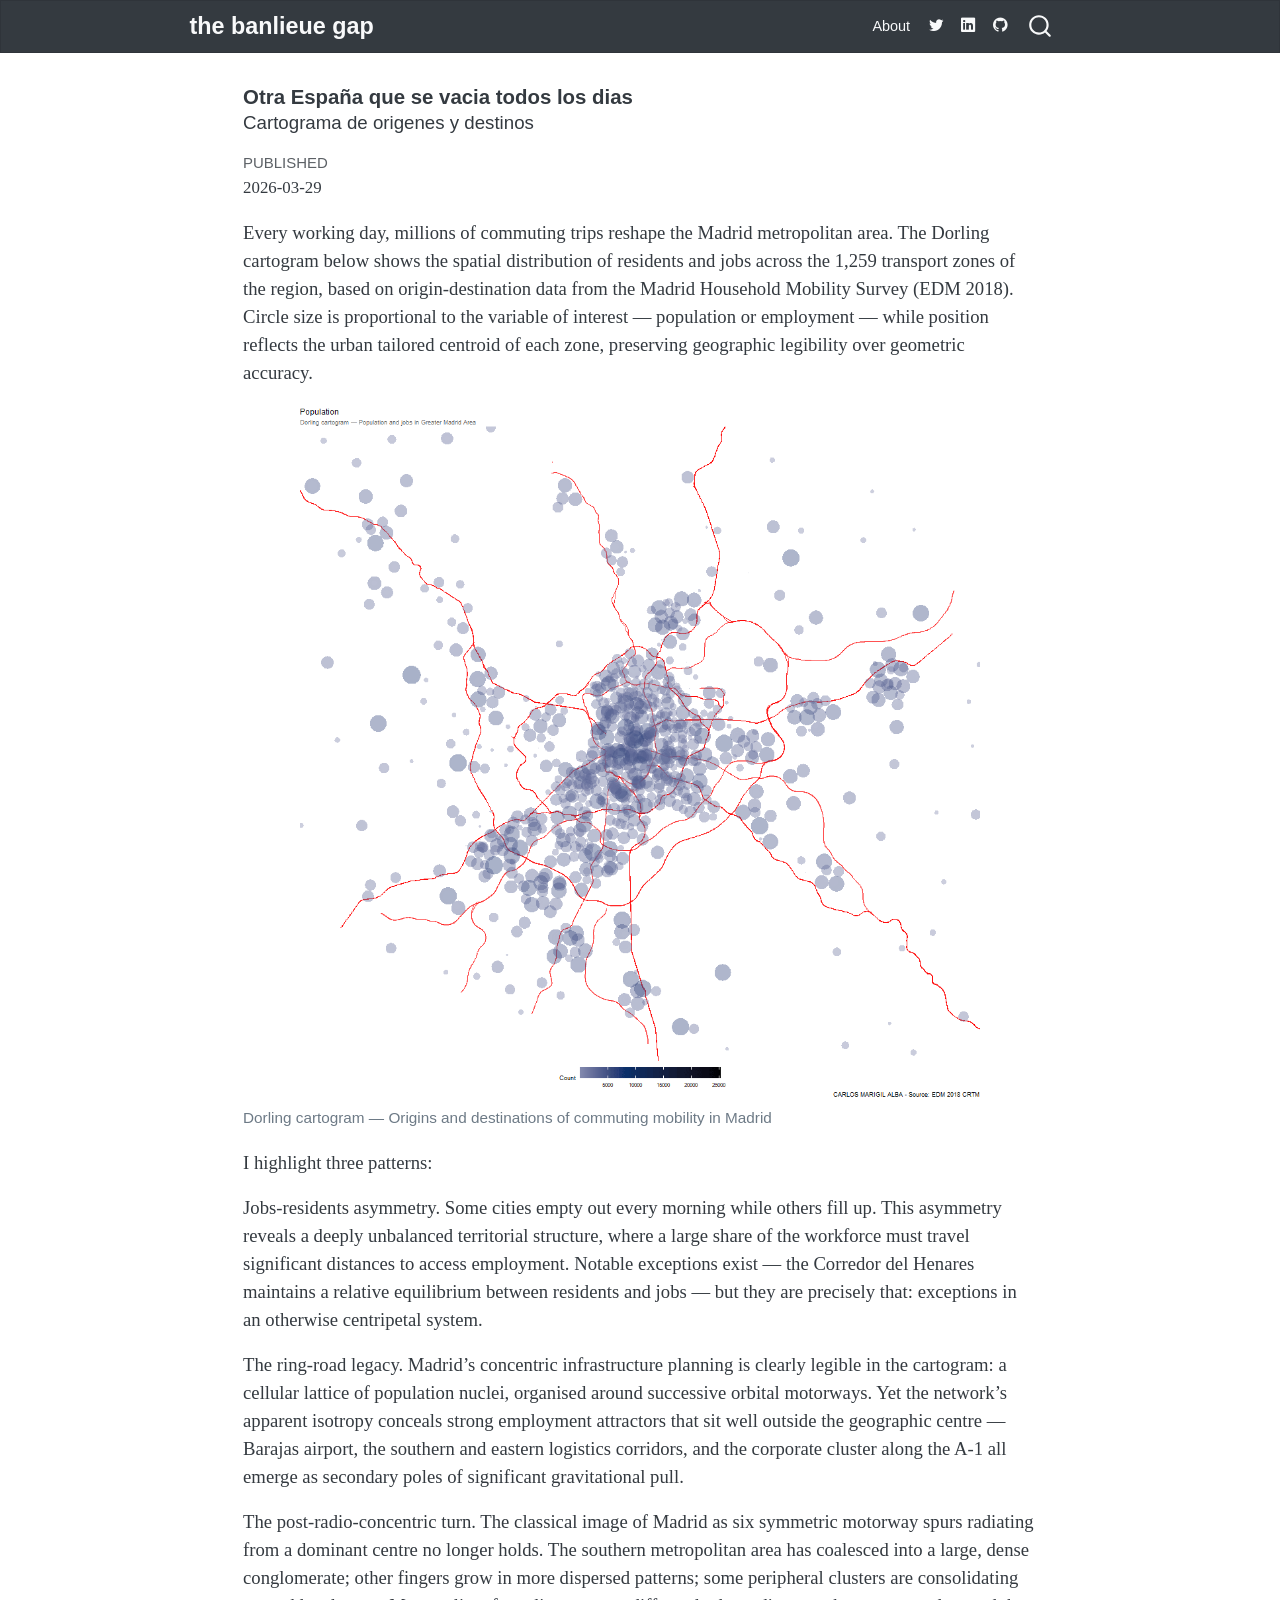
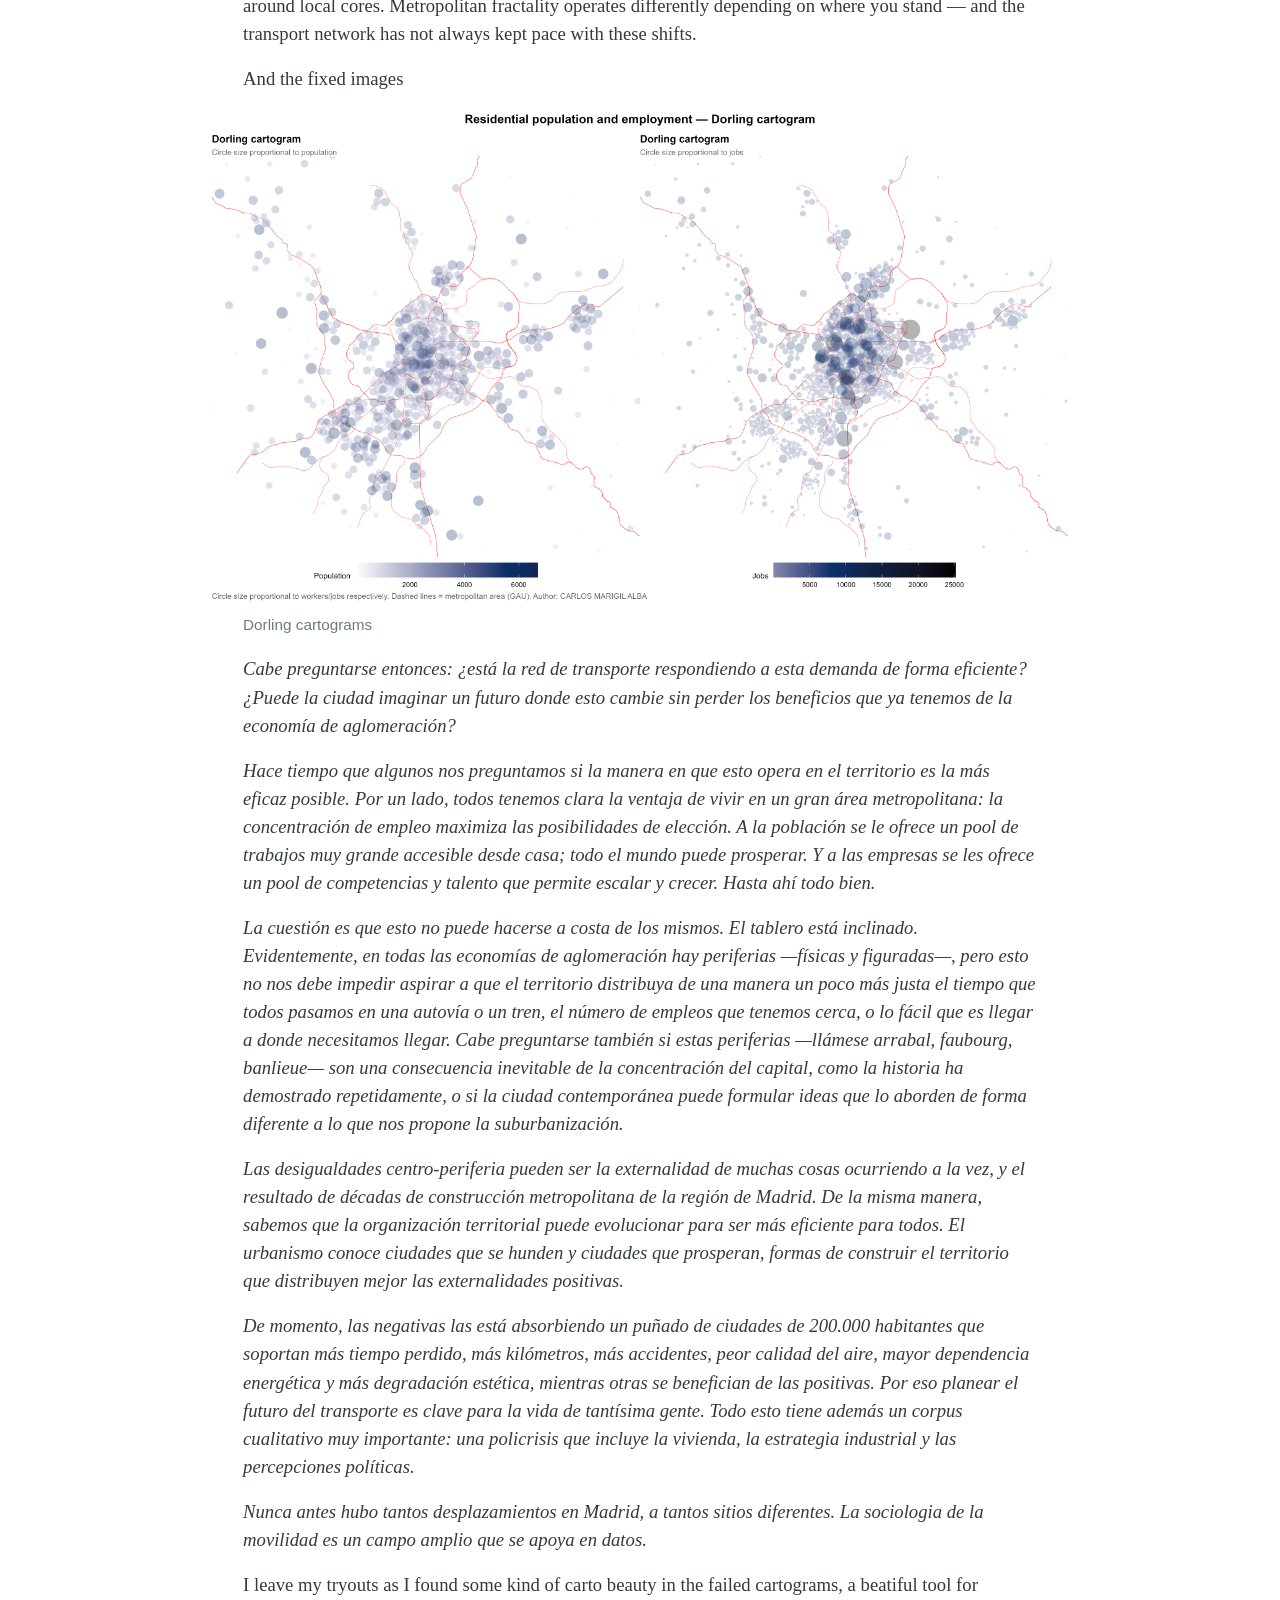
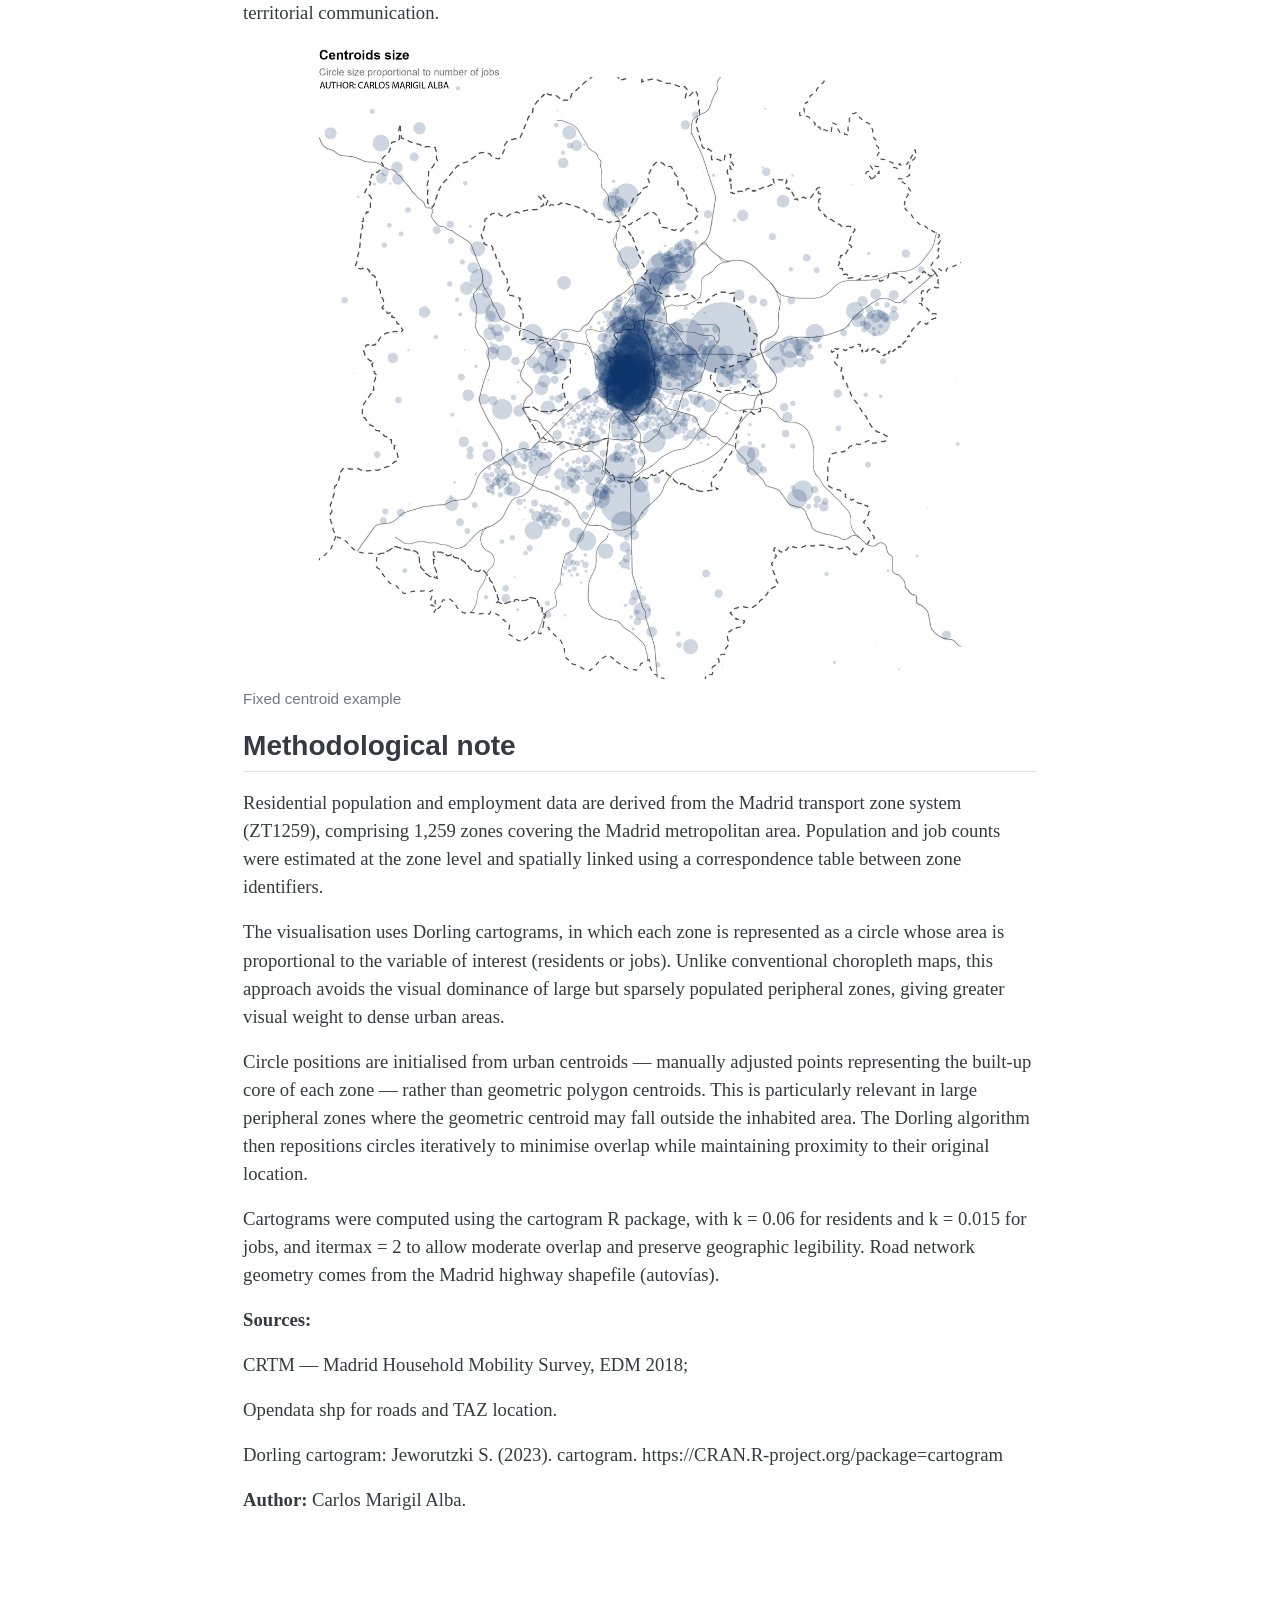
==== commit 1bca9f38: "Built site for gh-pages" ====
--- a/posts/20260329-cartogram/index.html
+++ b/posts/20260329-cartogram/index.html
@@ -165,8 +165,7 @@
 <figcaption>Dorling cartogram — Origins and destinations of commuting mobility in Madrid</figcaption>
 </figure>
 </div>
-<p>Every working day, millions of commuting trips reshape the Madrid metropolitan area. The Dorling cartogram below shows the spatial distribution of residents and jobs across the 1,259 transport zones of the region, based on origin-destination data from the Madrid Household Mobility Survey (EDM 2018). Circle size is proportional to the variable of interest — population or employment — while position reflects the urban centroid of each zone, preserving geographic legibility over geometric accuracy.</p>
-<p>Three patterns stand out:</p>
+<p>I highlight three patterns:</p>
 <p>Jobs-residents asymmetry. Some cities empty out every morning while others fill up. This asymmetry reveals a deeply unbalanced territorial structure, where a large share of the workforce must travel significant distances to access employment. Notable exceptions exist — the Corredor del Henares maintains a relative equilibrium between residents and jobs — but they are precisely that: exceptions in an otherwise centripetal system.</p>
 <p>The ring-road legacy. Madrid’s concentric infrastructure planning is clearly legible in the cartogram: a cellular lattice of population nuclei, organised around successive orbital motorways. Yet the network’s apparent isotropy conceals strong employment attractors that sit well outside the geographic centre — Barajas airport, the southern and eastern logistics corridors, and the corporate cluster along the A-1 all emerge as secondary poles of significant gravitational pull.</p>
 <p>The post-radio-concentric turn. The classical image of Madrid as six symmetric motorway spurs radiating from a dominant centre no longer holds. The southern metropolitan area has coalesced into a large, dense conglomerate; other fingers grow in more dispersed patterns; some peripheral clusters are consolidating around local cores. Metropolitan fractality operates differently depending on where you stand — and the transport network has not always kept pace with these shifts.</p>
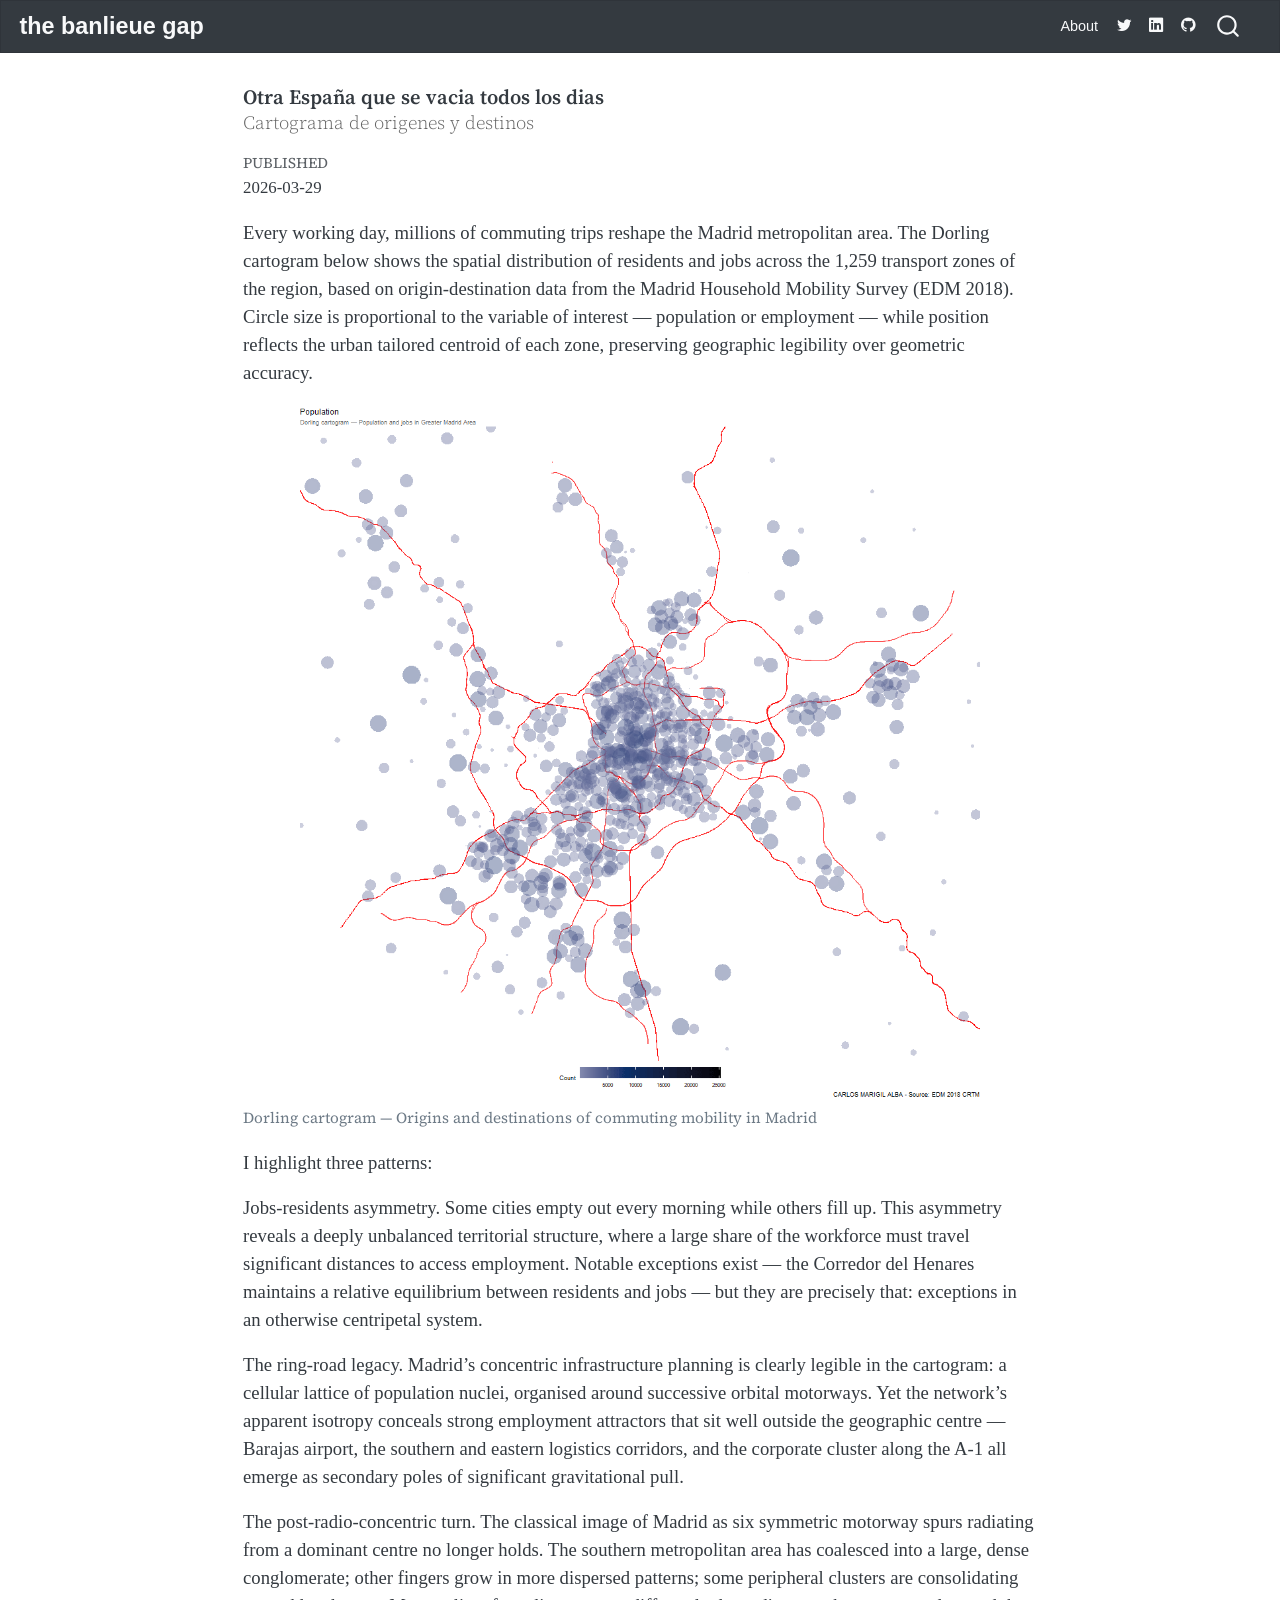
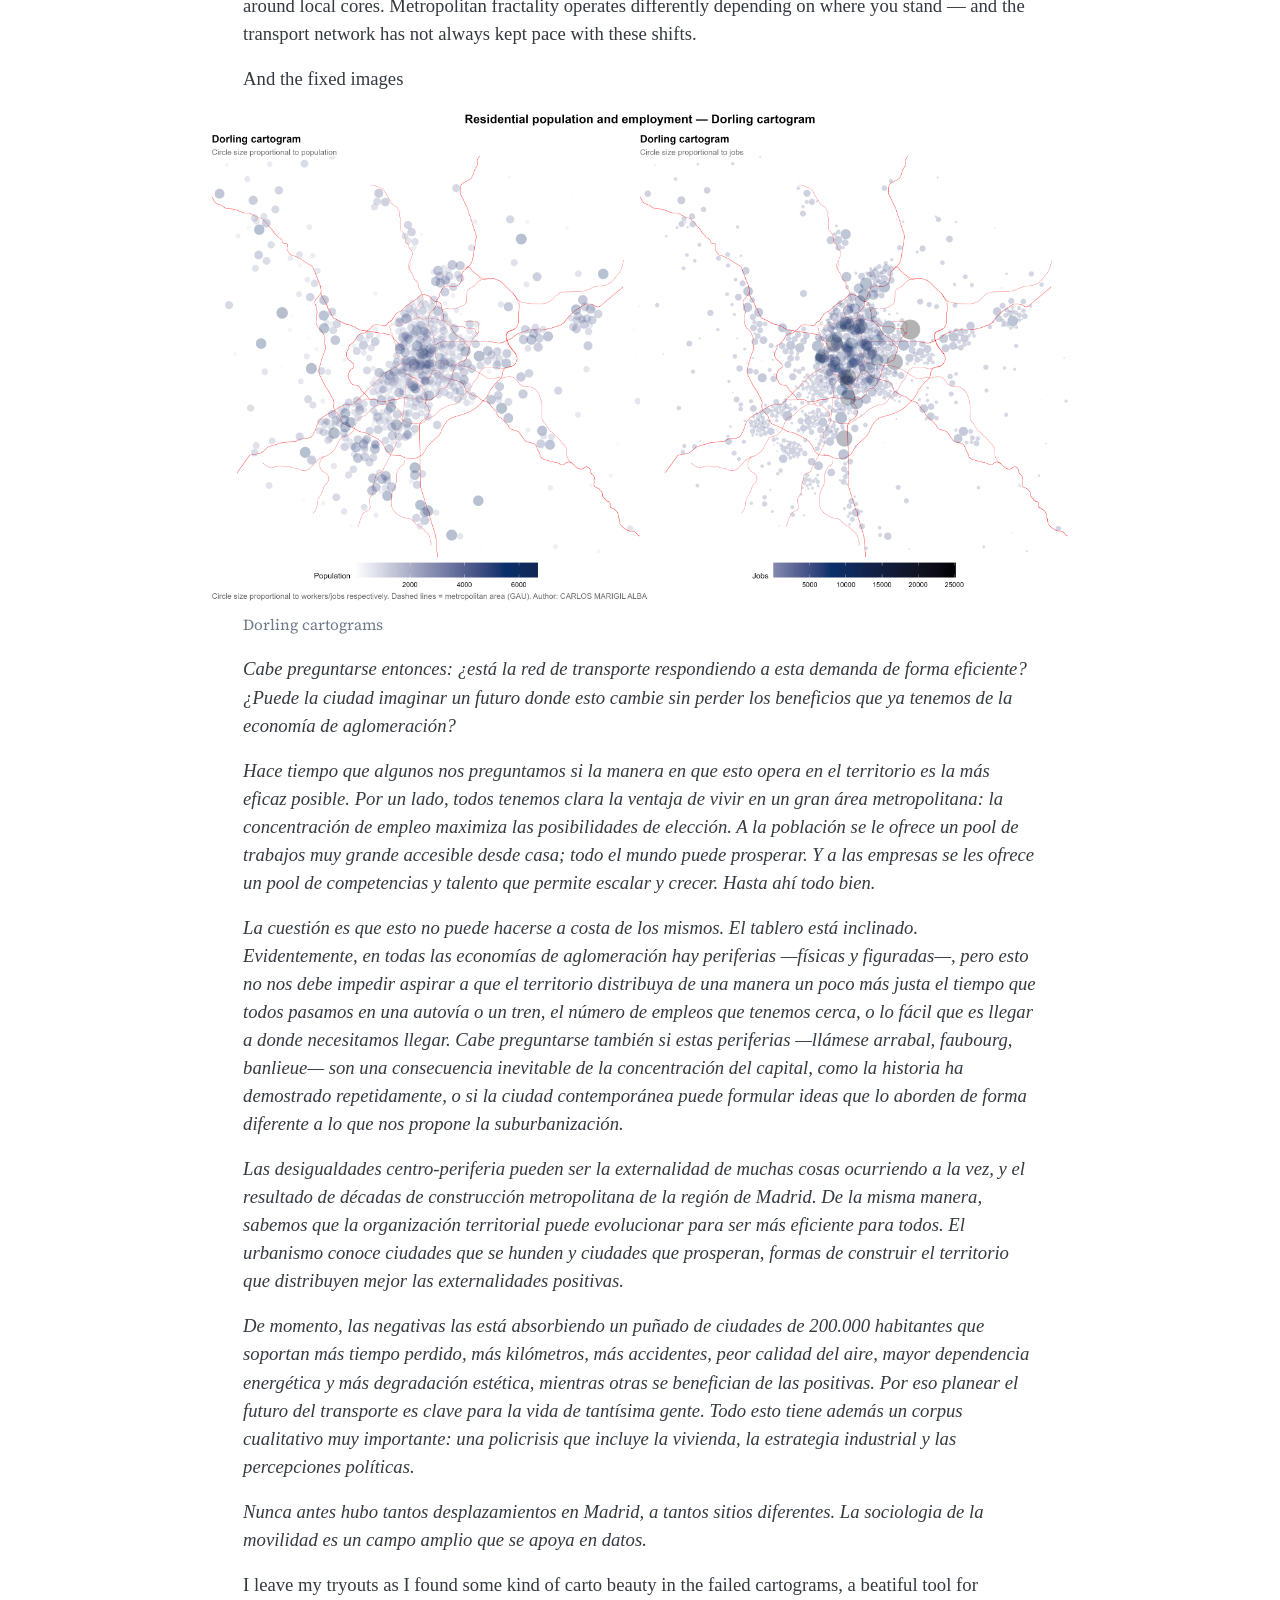
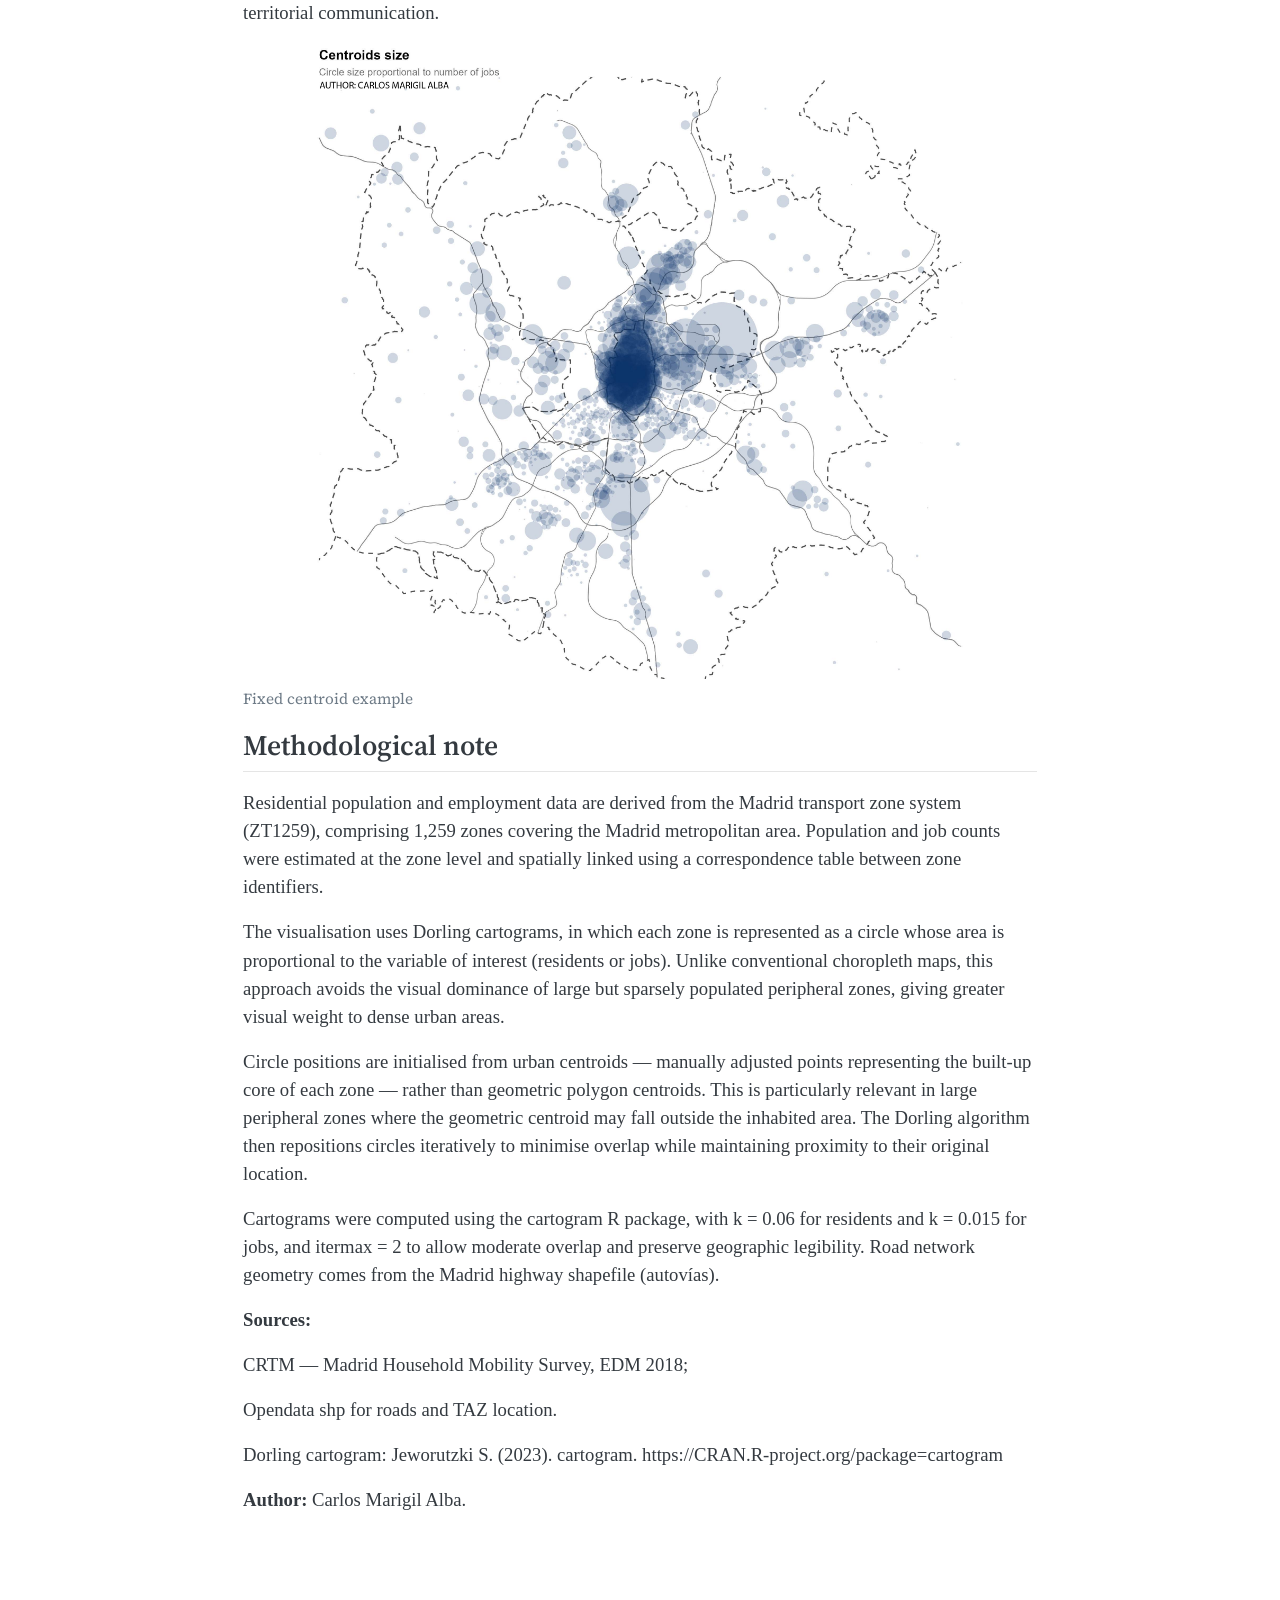
==== commit a92599f8: "Built site for gh-pages" ====
--- a/posts/20260329-cartogram/index.html
+++ b/posts/20260329-cartogram/index.html
@@ -85,7 +85,7 @@
     <a href="../../index.html" class="navbar-brand navbar-brand-logo">
     </a>
     <a class="navbar-brand" href="../../index.html">
-    <span class="navbar-title"><strong>the banlieue gap</strong></span>
+    <span class="navbar-title">the banlieue gap</span>
     </a>
   </div>
             <div id="quarto-search" class="" title="Search"></div>
@@ -610,6 +610,27 @@
   });
   </script>
 </div> <!-- /content -->
+<script>
+function alignNavbar() {
+  var nav = document.querySelector('.navbar .navbar-container');
+  var ref = document.querySelector('.quarto-about-trestles') || document.querySelector('main.content');
+  if (!nav || !ref) return;
+  nav.style.paddingLeft = '';
+  nav.style.paddingRight = '';
+  if (window.innerWidth < 992) return;
+  var r  = ref.getBoundingClientRect();
+  var cw = document.documentElement.clientWidth;
+  nav.style.paddingLeft  = r.left + 'px';
+  nav.style.paddingRight = Math.max(16, cw - r.right - 8) + 'px';
+  var brand = nav.querySelector('.navbar-brand');
+  if (brand) {
+    var dl = brand.getBoundingClientRect().left - r.left;
+    nav.style.paddingLeft = (r.left - dl) + 'px';
+  }
+}
+window.addEventListener('load', alignNavbar);
+window.addEventListener('resize', alignNavbar);
+</script>
 
 
 
--- a/styles.css
+++ b/styles.css
@@ -1,4 +1,6 @@
 /* css styles */
+
+@import url('https://fonts.googleapis.com/css2?family=Source+Serif+4:wght@300;400;500&display=swap');
 
 .navbar {
   padding-top: 2px;
@@ -12,9 +14,8 @@
   margin-left: 0;
 }
 
-.navbar > .container-fluid {
-  padding-left: 10rem;
-  padding-right: 12rem;
+.navbar-title {
+  font-weight: 700;
 }
 
 .about-contents p,
@@ -79,3 +80,84 @@
   padding-bottom: 0.5rem !important;
   min-height: 0 !important;
 }
+
+/* Portada: ancho intermedio, desplazado un poco a la izquierda */
+main.content:has(.quarto-listing) {
+  max-width: 1150px;
+  margin-left: auto !important;
+  margin-right: auto !important;
+  position: relative;
+  left: -40px;
+}
+
+/* Listado: sin separadores, filas finas, Source Serif 4 */
+div.quarto-post {
+  border-bottom: none !important;
+  margin-bottom: 1.2rem !important;
+  padding-bottom: 0 !important;
+}
+
+div.quarto-post .thumbnail {
+  flex-basis: 22% !important;
+}
+
+div.quarto-post .thumbnail img {
+  object-fit: cover;
+}
+
+div.quarto-post .body,
+div.quarto-post .body *,
+div.quarto-post .metadata,
+div.quarto-post .metadata * {
+  font-family: 'Source Serif 4', serif !important;
+}
+
+div.quarto-post .listing-title,
+div.quarto-post .listing-title * {
+  font-size: 1.1rem !important;
+  font-weight: 500 !important;
+  line-height: 1.2 !important;
+  color: #222 !important;
+  margin-top: 0 !important;
+  margin-bottom: 0.15rem !important;
+}
+
+div.quarto-post .listing-description,
+div.quarto-post .listing-description * {
+  font-size: 0.9rem !important;
+  font-weight: 300 !important;
+  line-height: 1.3 !important;
+  color: #666 !important;
+  margin: 0 !important;
+}
+
+div.quarto-post .listing-date {
+  font-size: 0.75rem !important;
+  font-weight: 300 !important;
+  color: #999 !important;
+}
+
+/* Fechas pegadas al borde derecho del listado */
+div.quarto-post .body {
+  flex-grow: 1;
+}
+
+div.quarto-post .metadata {
+  flex-basis: auto !important;
+  margin-left: auto;
+  text-align: right;
+}
+
+/* Subtítulo de las entradas: mismo estilo que en la portada */
+#title-block-header .description,
+#title-block-header .description * {
+  font-family: 'Source Serif 4', serif !important;
+  font-weight: 300 !important;
+  font-size: 1.1rem !important;
+  color: #666 !important;
+}
+
+/* Cuerpo de las entradas en Source Serif 4 */
+main.content {
+  font-family: 'Source Serif 4', serif;
+}
